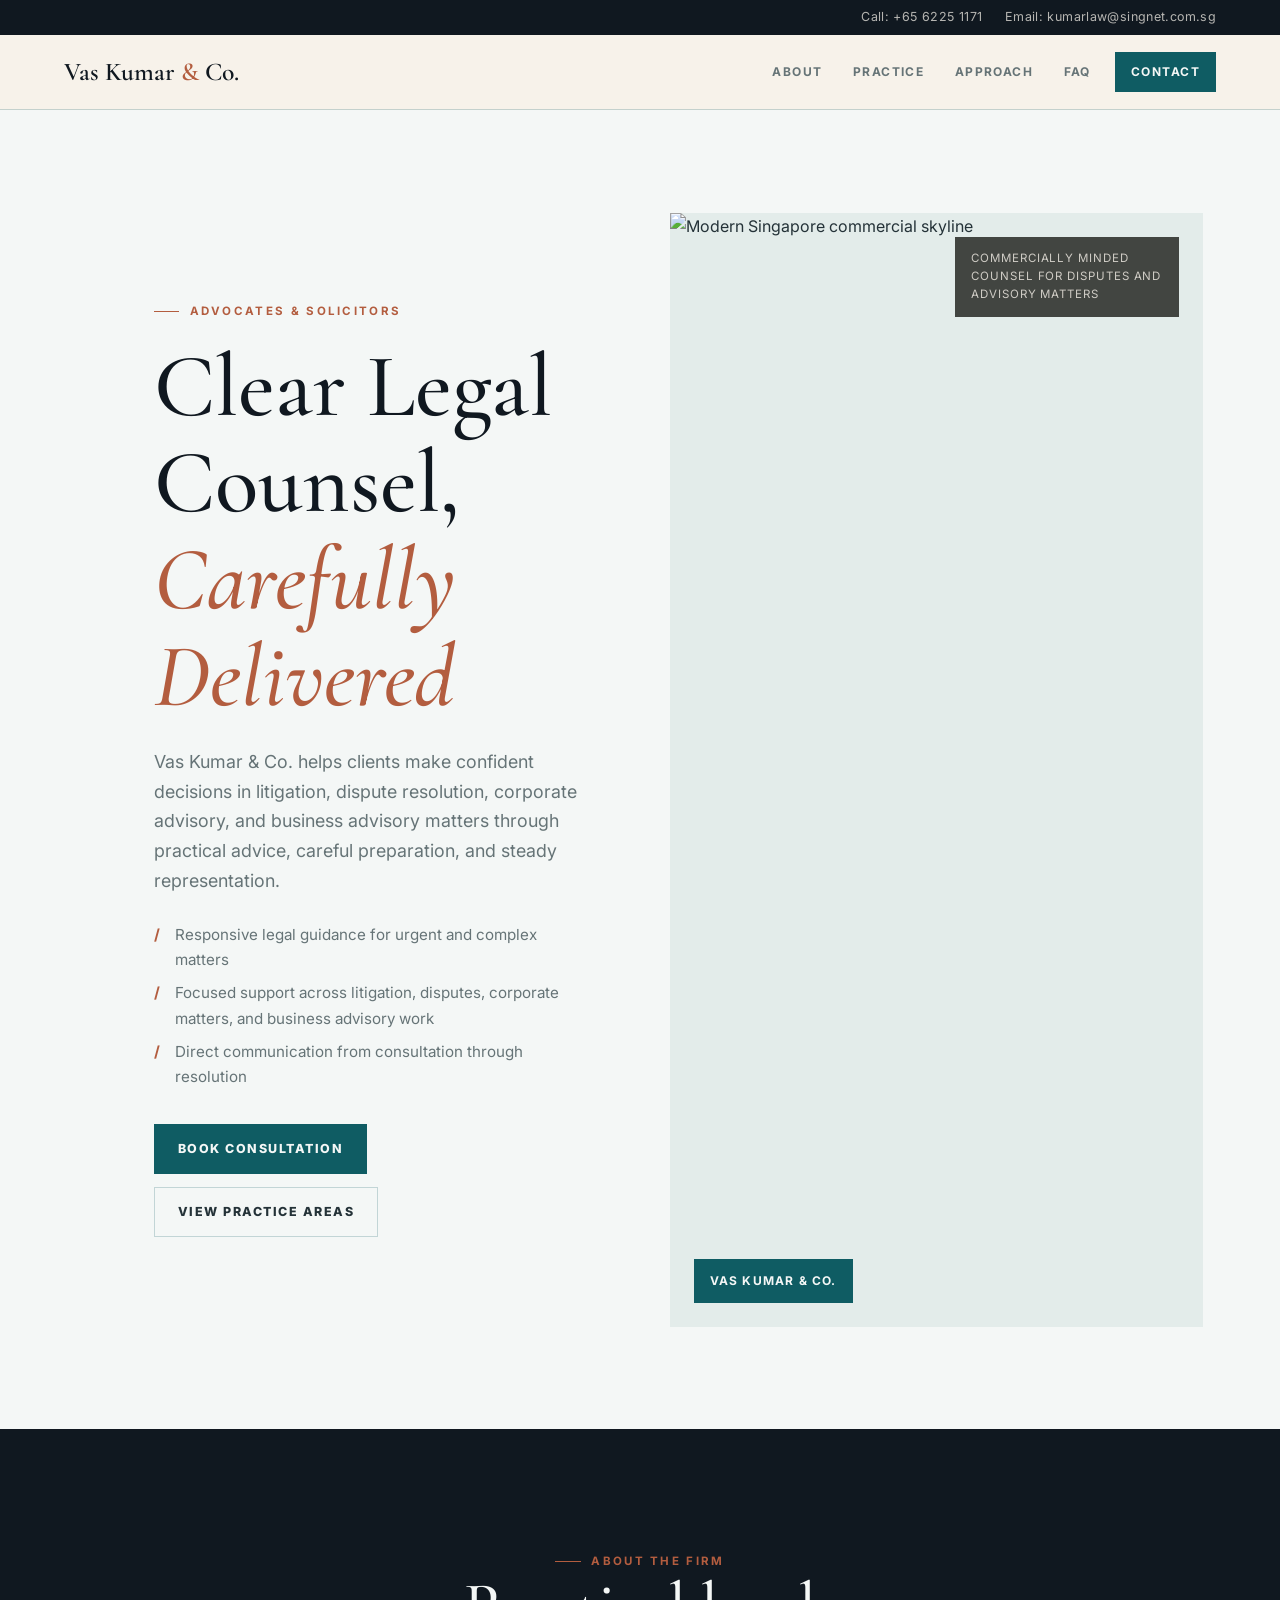
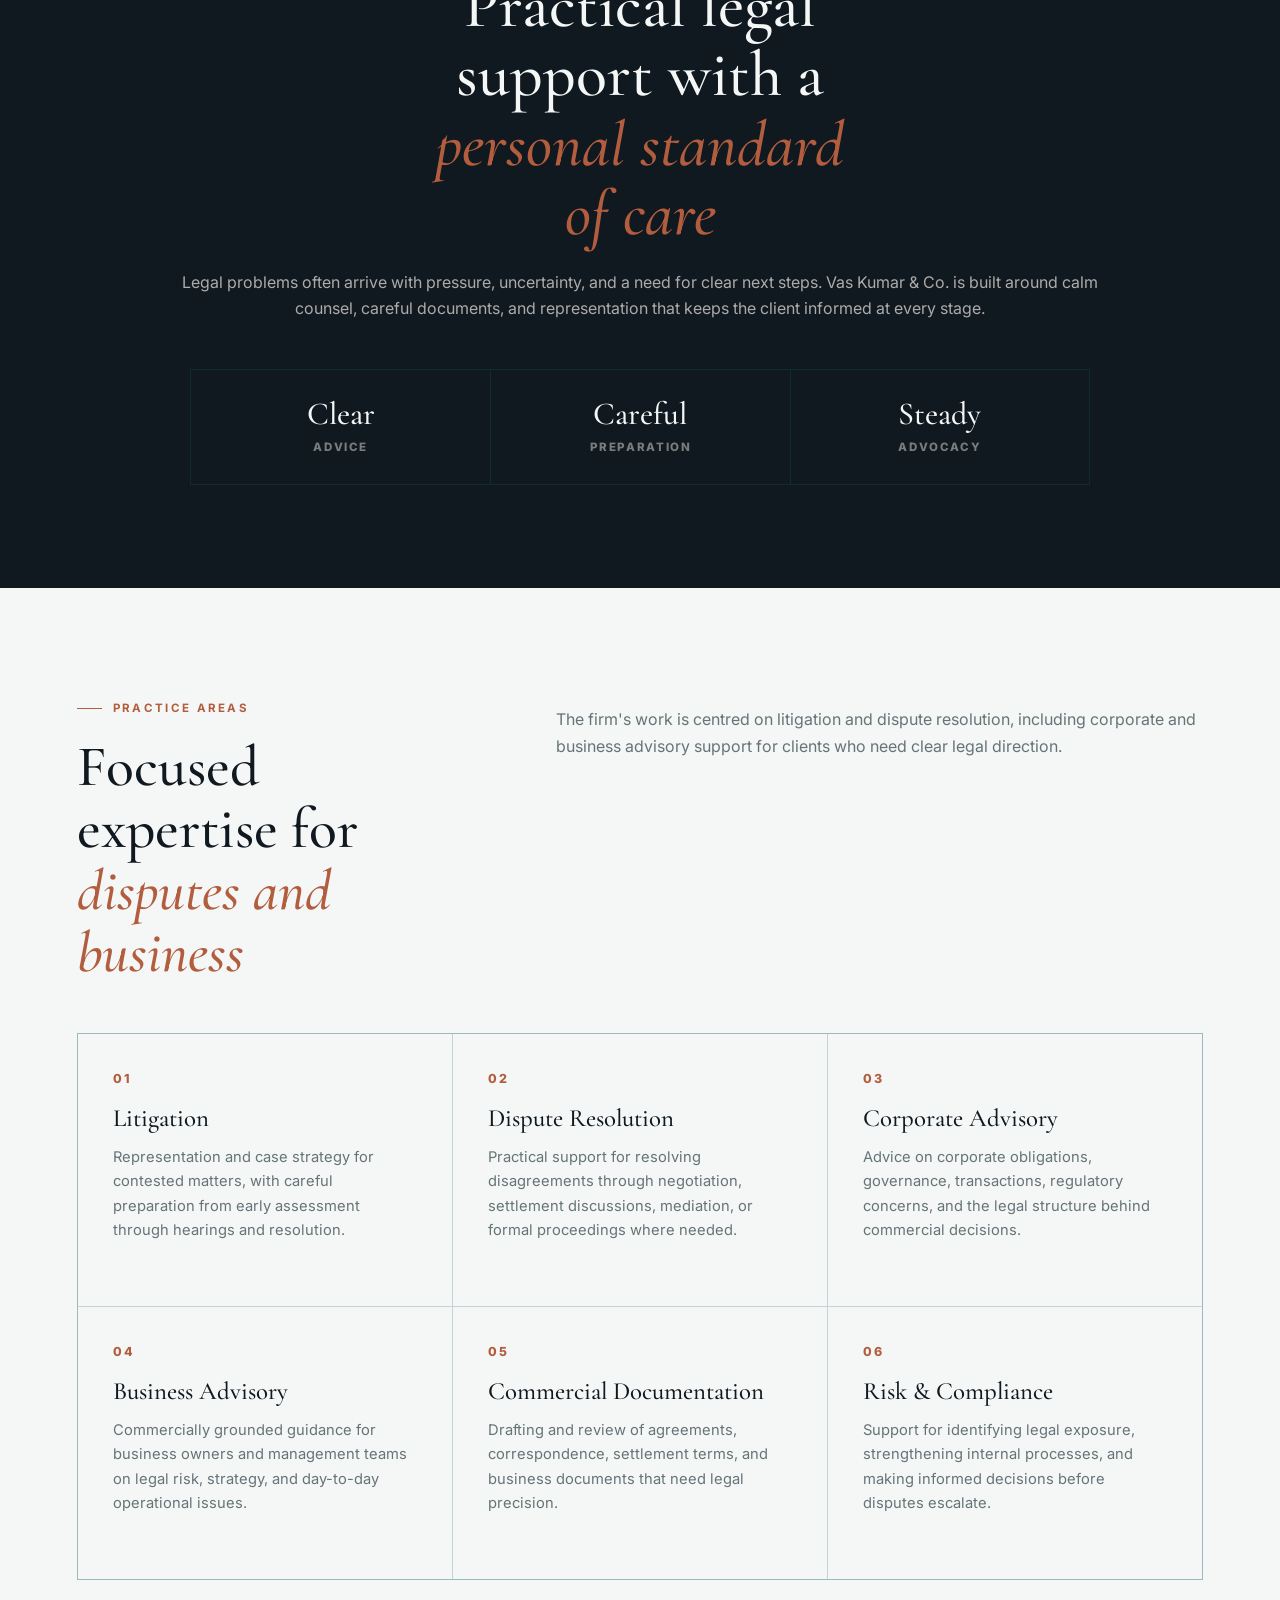
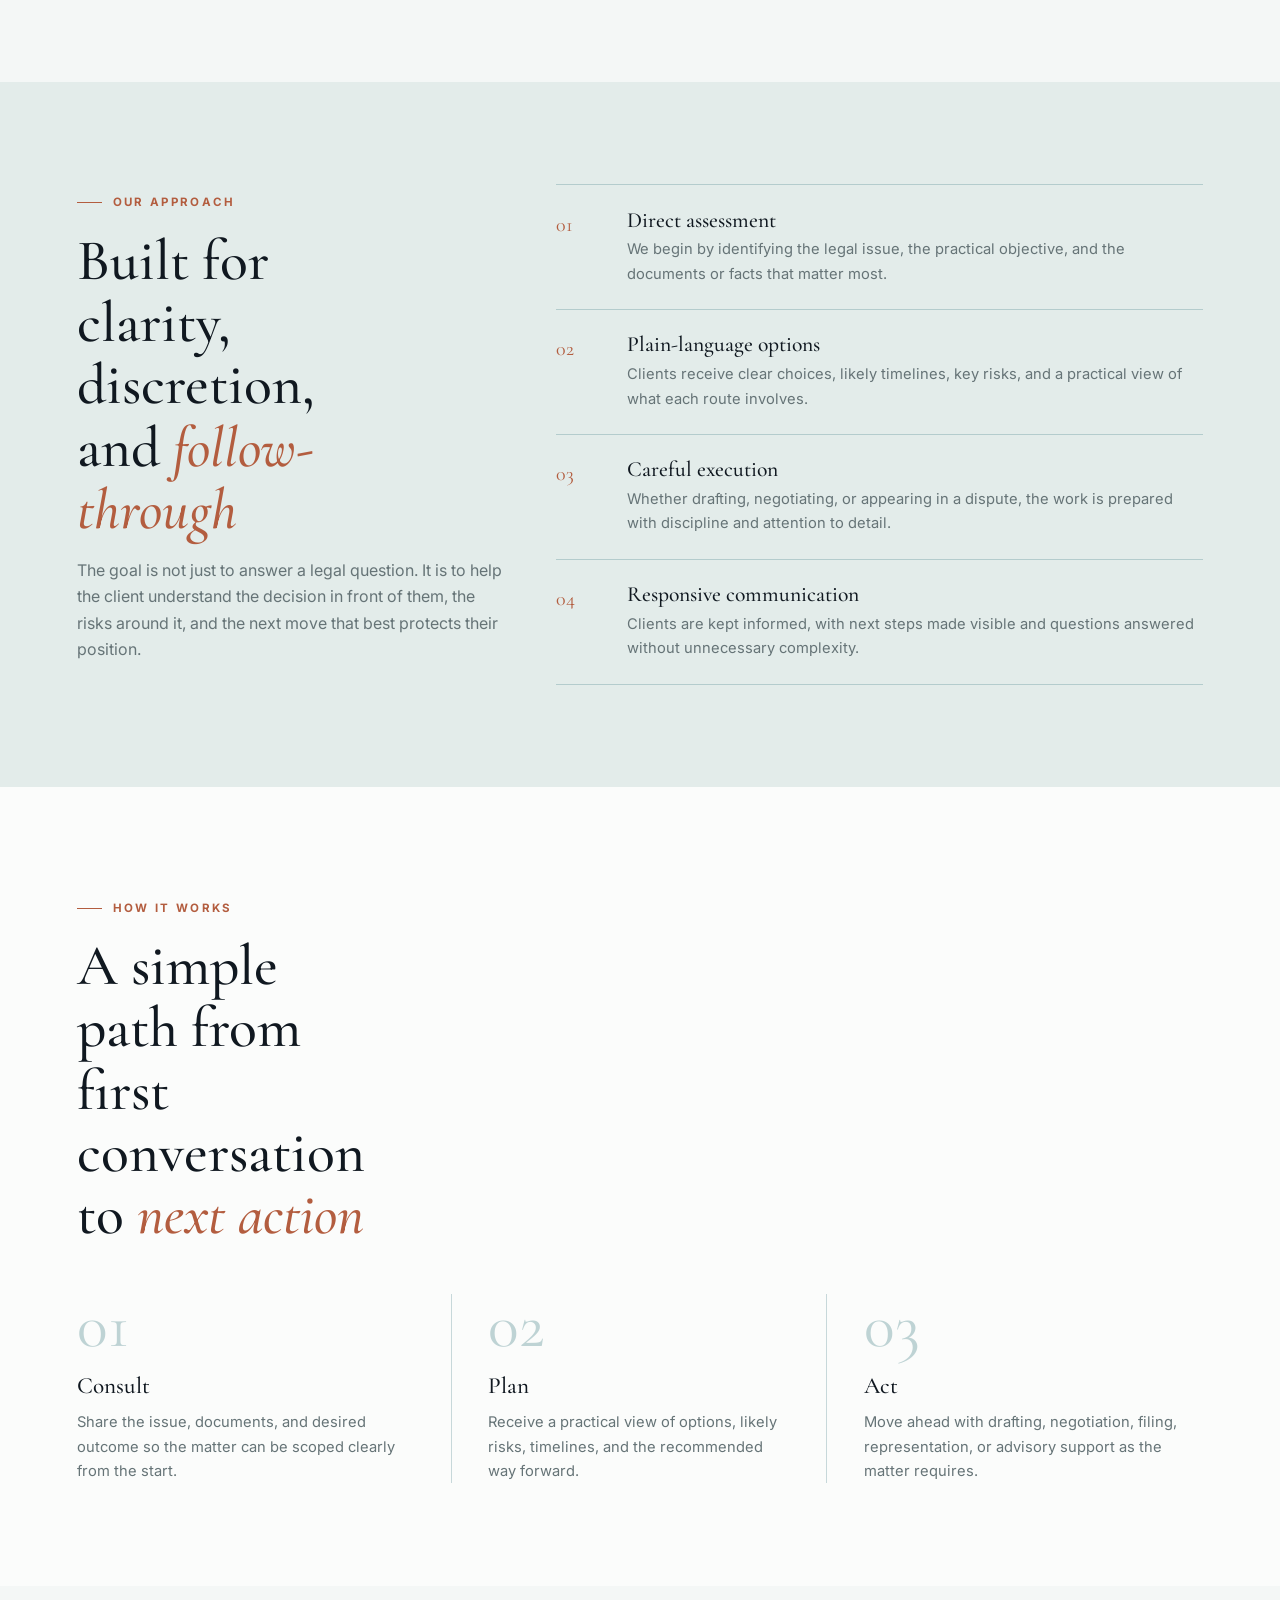
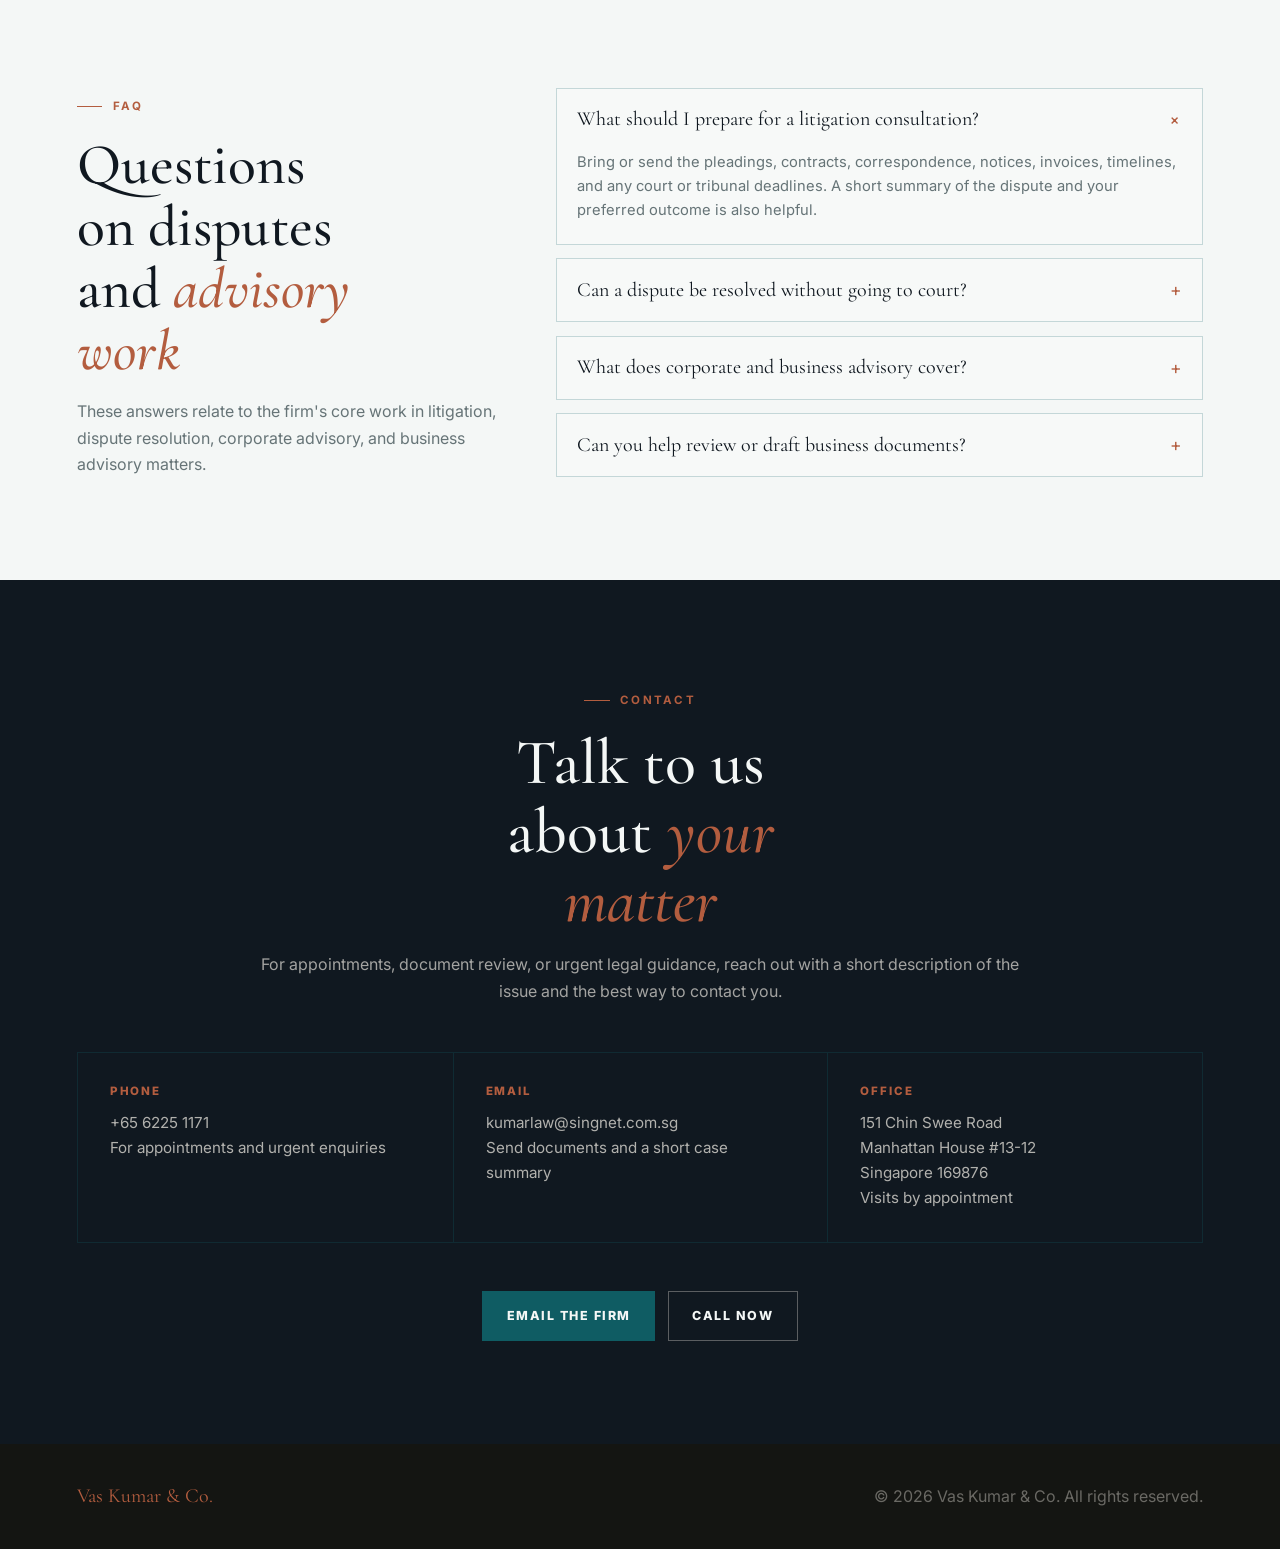
==== index.html @ 6eb2513d "Pman" ====
<!DOCTYPE html>
<html lang="en">
<head>
  <meta charset="UTF-8" />
  <meta name="viewport" content="width=device-width, initial-scale=1.0" />
  <title>Vas Kumar & Co. | Advocates & Solicitors</title>
  <meta name="description" content="Vas Kumar & Co. provides clear, practical legal counsel for litigation, dispute resolution, corporate advisory, and business advisory matters." />
  <link rel="preconnect" href="https://fonts.googleapis.com" />
  <link rel="preconnect" href="https://fonts.gstatic.com" crossorigin />
  <link href="https://fonts.googleapis.com/css2?family=Cormorant+Garamond:wght@400;500;600&family=Inter:wght@400;500;600;700&display=swap" rel="stylesheet" />
  <style>
    :root {
      --paper: #f4f7f6;
      --linen: #e3ecea;
      --mist: #fbfcfb;
      --charcoal: #101820;
      --ink: #243238;
      --muted: #667477;
      --teal: #0f5c63;
      --teal-dark: #0a3e43;
      --copper: #b35d3f;
      --line: rgba(15, 92, 99, 0.22);
      --white: #ffffff;
      --serif: "Cormorant Garamond", Georgia, serif;
      --sans: "Inter", Arial, sans-serif;
      --ease: cubic-bezier(.22, .61, .36, 1);
    }

    * {
      box-sizing: border-box;
      margin: 0;
      padding: 0;
    }

    html {
      scroll-behavior: smooth;
    }

    body {
      background: var(--paper);
      color: var(--ink);
      font-family: var(--sans);
      line-height: 1.65;
      overflow-x: hidden;
    }

    img {
      display: block;
      max-width: 100%;
    }

    a {
      color: inherit;
      text-decoration: none;
    }

    .skip-link {
      background: var(--charcoal);
      color: var(--paper);
      left: 1rem;
      padding: .65rem .9rem;
      position: fixed;
      top: -4rem;
      z-index: 999;
    }

    .skip-link:focus {
      top: 1rem;
    }

    .top-bar {
      align-items: center;
      background: var(--charcoal);
      color: rgba(247, 242, 234, .72);
      display: flex;
      font-size: .78rem;
      gap: 1.4rem;
      justify-content: flex-end;
      letter-spacing: .03em;
      padding: .45rem clamp(1.2rem, 5vw, 4.5rem);
    }

    .top-bar a:hover {
      color: var(--paper);
    }

    .site-nav {
      align-items: center;
      background: rgba(247, 242, 234, .96);
      border-bottom: 1px solid var(--line);
      display: flex;
      gap: 2rem;
      justify-content: space-between;
      padding: 1.05rem clamp(1.2rem, 5vw, 4.5rem);
      position: sticky;
      top: 0;
      z-index: 50;
    }

    .brand {
      color: var(--charcoal);
      font-family: var(--serif);
      font-size: clamp(1.35rem, 2vw, 1.75rem);
      font-weight: 600;
      line-height: 1;
      white-space: nowrap;
    }

    .brand span {
      color: var(--copper);
    }

    .nav-links {
      align-items: center;
      display: flex;
      gap: .2rem;
      list-style: none;
    }

    .nav-links a {
      color: var(--muted);
      display: block;
      font-size: .75rem;
      font-weight: 700;
      letter-spacing: .12em;
      padding: .5rem .85rem;
      text-transform: uppercase;
      transition: color .2s var(--ease);
      white-space: nowrap;
    }

    .nav-links a:hover {
      color: var(--charcoal);
    }

    .nav-links .nav-cta {
      background: var(--teal);
      color: var(--paper);
      margin-left: .45rem;
      padding: .65rem 1rem;
    }

    .nav-links .nav-cta:hover {
      background: var(--charcoal);
      color: var(--paper);
    }

    .menu-toggle {
      background: transparent;
      border: 0;
      cursor: pointer;
      display: none;
      height: 2rem;
      position: relative;
      width: 2rem;
    }

    .menu-toggle span {
      background: var(--charcoal);
      display: block;
      height: 2px;
      left: .25rem;
      position: absolute;
      width: 1.5rem;
    }

    .menu-toggle span:nth-child(1) { top: .55rem; }
    .menu-toggle span:nth-child(2) { top: .95rem; }
    .menu-toggle span:nth-child(3) { top: 1.35rem; }

    .hero {
      display: grid;
      grid-template-columns: minmax(0, 1fr) minmax(360px, .9fr);
      min-height: calc(100vh - 96px);
    }

    .hero-copy {
      align-items: flex-start;
      display: flex;
      flex-direction: column;
      justify-content: center;
      padding: clamp(3rem, 7vw, 6.5rem) clamp(1.5rem, 6vw, 5rem);
    }

    .eyebrow,
    .section-label {
      align-items: center;
      color: var(--copper);
      display: inline-flex;
      font-size: .72rem;
      font-weight: 700;
      gap: .65rem;
      letter-spacing: .2em;
      margin-bottom: 1.1rem;
      text-transform: uppercase;
    }

    .eyebrow::before,
    .section-label::before {
      background: var(--copper);
      content: "";
      display: block;
      height: 1px;
      width: 1.6rem;
    }

    h1,
    h2,
    h3 {
      color: var(--charcoal);
      font-family: var(--serif);
      font-weight: 500;
      line-height: 1.08;
    }

    h1 {
      font-size: clamp(3rem, 7vw, 5.8rem);
      letter-spacing: 0;
      max-width: 10ch;
    }

    h1 em,
    h2 em {
      color: var(--copper);
      font-style: italic;
    }

    .hero-intro {
      color: var(--muted);
      font-size: clamp(1rem, 1.4vw, 1.12rem);
      margin-top: 1.35rem;
      max-width: 42rem;
    }

    .hero-points {
      display: grid;
      gap: .5rem;
      list-style: none;
      margin: 1.7rem 0 2.2rem;
    }

    .hero-points li {
      color: var(--muted);
      font-size: .95rem;
      padding-left: 1.35rem;
      position: relative;
    }

    .hero-points li::before {
      color: var(--copper);
      content: "/";
      font-weight: 700;
      left: 0;
      position: absolute;
    }

    .button-row {
      display: flex;
      flex-wrap: wrap;
      gap: .85rem;
    }

    .button {
      border: 1.5px solid transparent;
      cursor: pointer;
      display: inline-flex;
      font-size: .78rem;
      font-weight: 800;
      justify-content: center;
      letter-spacing: .12em;
      min-height: 3rem;
      padding: .85rem 1.45rem;
      text-transform: uppercase;
      transition: background .2s var(--ease), border .2s var(--ease), color .2s var(--ease), transform .2s var(--ease);
    }

    .button:hover {
      transform: translateY(-2px);
    }

    .button-primary {
      background: var(--teal);
      color: var(--paper);
    }

    .button-primary:hover {
      background: var(--charcoal);
    }

    .button-secondary {
      border-color: var(--line);
      color: var(--ink);
    }

    .button-secondary:hover {
      border-color: var(--teal);
      color: var(--teal);
    }

    .hero-media {
      background: var(--linen);
      min-height: 34rem;
      overflow: hidden;
      position: relative;
    }

    .hero-media img {
      height: 100%;
      object-fit: cover;
      width: 100%;
    }

    .hero-note,
    .hero-badge {
      position: absolute;
      z-index: 2;
    }

    .hero-note {
      background: rgba(31, 33, 29, .82);
      color: rgba(247, 242, 234, .78);
      font-size: .72rem;
      letter-spacing: .08em;
      line-height: 1.55;
      max-width: 14rem;
      padding: .85rem 1rem;
      right: 1.5rem;
      text-transform: uppercase;
      top: 1.5rem;
    }

    .hero-badge {
      background: var(--teal);
      bottom: 1.5rem;
      color: var(--paper);
      font-size: .75rem;
      font-weight: 700;
      left: 1.5rem;
      letter-spacing: .1em;
      padding: .75rem 1rem;
      text-transform: uppercase;
    }

    section {
      padding: clamp(4rem, 8vw, 7rem) clamp(1.5rem, 6vw, 5rem);
    }

    .section-heading {
      font-size: clamp(2.2rem, 4.5vw, 4rem);
      max-width: 11ch;
    }

    .section-intro {
      color: var(--muted);
      font-size: 1rem;
      margin-top: 1rem;
      max-width: 48rem;
    }

    .about {
      background: var(--charcoal);
      color: var(--paper);
      text-align: center;
    }

    .about .section-label {
      color: var(--copper);
      justify-content: center;
    }

    .about .section-label::before {
      background: var(--copper);
    }

    .about h2 {
      color: var(--paper);
      font-size: clamp(2.4rem, 5vw, 4.2rem);
      margin: 0 auto;
      max-width: 15ch;
    }

    .about p {
      color: rgba(247, 242, 234, .68);
      margin: 1.3rem auto 0;
      max-width: 58rem;
    }

    .cred-row {
      border: 1px solid rgba(15, 92, 99, .28);
      display: grid;
      grid-template-columns: repeat(3, 1fr);
      margin: 3rem auto 0;
      max-width: 900px;
    }

    .cred {
      padding: 1.7rem 1.2rem;
    }

    .cred + .cred {
      border-left: 1px solid rgba(15, 92, 99, .28);
    }

    .cred strong {
      color: var(--paper);
      display: block;
      font-family: var(--serif);
      font-size: 2rem;
      font-weight: 500;
      line-height: 1;
    }

    .cred span {
      color: rgba(247, 242, 234, .46);
      display: block;
      font-size: .72rem;
      font-weight: 800;
      letter-spacing: .14em;
      margin-top: .55rem;
      text-transform: uppercase;
    }

    .practice-header,
    .why {
      display: grid;
      gap: 3rem;
      grid-template-columns: .8fr 1.2fr;
    }

    .practice-grid {
      background: var(--line);
      border: 1px solid var(--line);
      display: grid;
      gap: 1px;
      grid-column: 1 / -1;
      grid-template-columns: repeat(3, 1fr);
      margin-top: 3rem;
    }

    .practice-card {
      background: var(--paper);
      min-height: 17rem;
      padding: 2.2rem;
      transition: background .25s var(--ease), color .25s var(--ease);
    }

    .practice-card:hover {
      background: var(--teal);
    }

    .practice-card .card-mark {
      color: var(--copper);
      display: block;
      font-size: .78rem;
      font-weight: 800;
      letter-spacing: .16em;
      margin-bottom: 1rem;
    }

    .practice-card h3 {
      font-size: 1.55rem;
      margin-bottom: .8rem;
    }

    .practice-card p {
      color: var(--muted);
      font-size: .92rem;
    }

    .practice-card:hover h3,
    .practice-card:hover p,
    .practice-card:hover .card-mark {
      color: var(--paper);
    }

    .why {
      background: var(--linen);
      align-items: start;
    }

    .why-list {
      border-top: 1px solid var(--line);
    }

    .why-item {
      border-bottom: 1px solid var(--line);
      display: grid;
      gap: 1.2rem;
      grid-template-columns: 3.25rem 1fr;
      padding: 1.45rem 0;
    }

    .why-number {
      color: var(--copper);
      font-family: var(--serif);
      font-size: 1.25rem;
    }

    .why-item h3 {
      font-size: 1.35rem;
      margin-bottom: .35rem;
    }

    .why-item p {
      color: var(--muted);
      font-size: .92rem;
    }

    .process {
      background: var(--mist);
    }

    .process-grid {
      display: grid;
      gap: 1px;
      grid-template-columns: repeat(3, 1fr);
      margin-top: 3rem;
    }

    .process-step {
      border-right: 1px solid var(--line);
      padding: 0 2.2rem;
    }

    .process-step:first-child {
      padding-left: 0;
    }

    .process-step:last-child {
      border-right: 0;
      padding-right: 0;
    }

    .step-number {
      color: rgba(15, 92, 99, .26);
      font-family: var(--serif);
      font-size: 4rem;
      line-height: 1;
      margin-bottom: 1rem;
    }

    .process-step h3 {
      font-size: 1.45rem;
      margin-bottom: .7rem;
    }

    .process-step p {
      color: var(--muted);
      font-size: .92rem;
    }

    .faq {
      background: var(--paper);
    }

    .faq-layout {
      display: grid;
      gap: 3rem;
      grid-template-columns: .8fr 1.2fr;
    }

    .faq-list {
      display: grid;
      gap: .85rem;
    }

    .faq-item {
      border: 1px solid var(--line);
      background: rgba(255, 255, 255, .22);
    }

    .faq-question {
      align-items: center;
      background: transparent;
      border: 0;
      color: var(--charcoal);
      cursor: pointer;
      display: flex;
      font-family: var(--serif);
      font-size: 1.25rem;
      justify-content: space-between;
      padding: 1.15rem 1.25rem;
      text-align: left;
      width: 100%;
    }

    .faq-question span {
      color: var(--copper);
      font-family: var(--sans);
      font-size: 1.1rem;
      margin-left: 1rem;
      transition: transform .2s var(--ease);
    }

    .faq-item.open .faq-question span {
      transform: rotate(45deg);
    }

    .faq-answer {
      max-height: 0;
      overflow: hidden;
      transition: max-height .28s var(--ease);
    }

    .faq-answer-inner {
      color: var(--muted);
      font-size: .92rem;
      padding: 0 1.25rem 1.25rem;
    }

    .contact {
      background: var(--charcoal);
      color: var(--paper);
      text-align: center;
    }

    .contact h2 {
      color: var(--paper);
      font-size: clamp(2.35rem, 5vw, 4.5rem);
      margin: 0 auto;
      max-width: 13ch;
    }

    .contact .section-label {
      justify-content: center;
    }

    .contact .section-intro {
      color: rgba(247, 242, 234, .64);
      margin-left: auto;
      margin-right: auto;
    }

    .contact-grid {
      border: 1px solid rgba(15, 92, 99, .28);
      display: grid;
      grid-template-columns: repeat(3, 1fr);
      margin: 3rem 0;
      text-align: left;
    }

    .contact-card {
      padding: 2rem;
    }

    .contact-card + .contact-card {
      border-left: 1px solid rgba(15, 92, 99, .28);
    }

    .contact-card h3 {
      color: var(--copper);
      font-family: var(--sans);
      font-size: .72rem;
      font-weight: 800;
      letter-spacing: .16em;
      margin-bottom: .8rem;
      text-transform: uppercase;
    }

    .contact-card p,
    .contact-card a {
      color: rgba(247, 242, 234, .7);
      display: block;
      font-size: .95rem;
    }

    .contact-card a:hover {
      color: var(--paper);
    }

    footer {
      align-items: center;
      background: #141512;
      color: rgba(247, 242, 234, .38);
      display: flex;
      flex-wrap: wrap;
      gap: 1.5rem;
      justify-content: space-between;
      padding: 2.25rem clamp(1.5rem, 6vw, 5rem);
    }

    .footer-brand {
      color: var(--copper);
      font-family: var(--serif);
      font-size: 1.25rem;
    }

    .back-to-top {
      align-items: center;
      background: var(--charcoal);
      border: 1px solid rgba(247, 242, 234, .14);
      bottom: 1.1rem;
      color: var(--paper);
      cursor: pointer;
      display: flex;
      height: 2.75rem;
      justify-content: center;
      opacity: 0;
      pointer-events: none;
      position: fixed;
      right: 1.1rem;
      transform: translateY(10px);
      transition: opacity .2s var(--ease), transform .2s var(--ease);
      width: 2.75rem;
      z-index: 40;
    }

    .back-to-top.visible {
      opacity: 1;
      pointer-events: auto;
      transform: translateY(0);
    }

    .reveal {
      opacity: 0;
      transform: translateY(22px);
      transition: opacity .65s var(--ease), transform .65s var(--ease);
    }

    .reveal.visible {
      opacity: 1;
      transform: translateY(0);
    }

    @media (max-width: 980px) {
      .top-bar {
        display: none;
      }

      .site-nav {
        padding: .95rem 1.2rem;
      }

      .menu-toggle {
        display: block;
      }

      .nav-links {
        align-items: stretch;
        background: var(--paper);
        border-bottom: 1px solid var(--line);
        display: none;
        flex-direction: column;
        left: 0;
        padding: 1rem 1.2rem;
        position: absolute;
        right: 0;
        top: 100%;
      }

      .nav-links.open {
        display: flex;
      }

      .nav-links a,
      .nav-links .nav-cta {
        margin: 0;
        padding: .85rem 0;
      }

      .hero,
      .practice-header,
      .why,
      .faq-layout {
        grid-template-columns: 1fr;
      }

      .hero {
        min-height: 0;
      }

      .hero-media {
        min-height: 24rem;
        order: -1;
      }

      h1 {
        max-width: 12ch;
      }

      .practice-grid,
      .process-grid,
      .contact-grid {
        grid-template-columns: 1fr;
      }

      .practice-card {
        min-height: auto;
      }

      .process-step,
      .process-step:first-child,
      .process-step:last-child {
        border-bottom: 1px solid var(--line);
        border-right: 0;
        padding: 1.6rem 0;
      }

      .process-step:last-child {
        border-bottom: 0;
      }

      .contact-card + .contact-card,
      .cred + .cred {
        border-left: 0;
        border-top: 1px solid rgba(15, 92, 99, .28);
      }

      .cred-row {
        grid-template-columns: 1fr;
      }
    }

    @media (max-width: 560px) {
      .hero-copy {
        padding: 2.8rem 1.2rem 3.5rem;
      }

      section {
        padding: 4rem 1.2rem;
      }

      .button {
        width: 100%;
      }

      .hero-note {
        left: 1rem;
        max-width: calc(100% - 2rem);
        right: 1rem;
      }

      .hero-badge {
        bottom: 1rem;
        left: 1rem;
      }

      footer {
        align-items: flex-start;
        flex-direction: column;
      }
    }
  </style>
</head>
<body>
  <a href="#main" class="skip-link">Skip to content</a>

  <div class="top-bar">
    <a href="tel:+6562251171">Call: +65 6225 1171</a>
    <a href="mailto:kumarlaw@singnet.com.sg">Email: kumarlaw@singnet.com.sg</a>
  </div>

  <nav class="site-nav" aria-label="Primary navigation">
    <a href="#main" class="brand">Vas Kumar <span>&amp;</span> Co.</a>
    <button class="menu-toggle" type="button" aria-label="Toggle navigation" aria-expanded="false">
      <span></span>
      <span></span>
      <span></span>
    </button>
    <ul class="nav-links" id="navLinks">
      <li><a href="#about">About</a></li>
      <li><a href="#practice">Practice</a></li>
      <li><a href="#approach">Approach</a></li>
      <li><a href="#faq">FAQ</a></li>
      <li><a href="#contact" class="nav-cta">Contact</a></li>
    </ul>
  </nav>

  <main id="main">
    <section class="hero" aria-labelledby="hero-title">
      <div class="hero-copy">
        <p class="eyebrow">Advocates & Solicitors</p>
        <h1 id="hero-title">Clear Legal Counsel, <em>Carefully Delivered</em></h1>
        <p class="hero-intro">Vas Kumar & Co. helps clients make confident decisions in litigation, dispute resolution, corporate advisory, and business advisory matters through practical advice, careful preparation, and steady representation.</p>
        <ul class="hero-points">
          <li>Responsive legal guidance for urgent and complex matters</li>
          <li>Focused support across litigation, disputes, corporate matters, and business advisory work</li>
          <li>Direct communication from consultation through resolution</li>
        </ul>
        <div class="button-row">
          <a href="#contact" class="button button-primary">Book Consultation</a>
          <a href="#practice" class="button button-secondary">View Practice Areas</a>
        </div>
      </div>
      <div class="hero-media">
        <img
          src="https://images.pexels.com/photos/30157186/pexels-photo-30157186.jpeg?auto=compress&cs=tinysrgb&w=1400"
          alt="Modern Singapore commercial skyline"
        />
        <div class="hero-note">Commercially minded counsel for disputes and advisory matters</div>
        <div class="hero-badge">Vas Kumar & Co.</div>
      </div>
    </section>

    <section class="about" id="about">
      <p class="section-label">About The Firm</p>
      <h2>Practical legal support with a <em>personal standard of care</em></h2>
      <p>Legal problems often arrive with pressure, uncertainty, and a need for clear next steps. Vas Kumar & Co. is built around calm counsel, careful documents, and representation that keeps the client informed at every stage.</p>
      <div class="cred-row" aria-label="Firm values">
        <div class="cred">
          <strong>Clear</strong>
          <span>Advice</span>
        </div>
        <div class="cred">
          <strong>Careful</strong>
          <span>Preparation</span>
        </div>
        <div class="cred">
          <strong>Steady</strong>
          <span>Advocacy</span>
        </div>
      </div>
    </section>

    <section id="practice">
      <div class="practice-header">
        <div>
          <p class="section-label">Practice Areas</p>
          <h2 class="section-heading">Focused expertise for <em>disputes and business</em></h2>
        </div>
        <p class="section-intro">The firm's work is centred on litigation and dispute resolution, including corporate and business advisory support for clients who need clear legal direction.</p>
      </div>

      <div class="practice-grid">
        <article class="practice-card reveal">
          <span class="card-mark">01</span>
          <h3>Litigation</h3>
          <p>Representation and case strategy for contested matters, with careful preparation from early assessment through hearings and resolution.</p>
        </article>
        <article class="practice-card reveal">
          <span class="card-mark">02</span>
          <h3>Dispute Resolution</h3>
          <p>Practical support for resolving disagreements through negotiation, settlement discussions, mediation, or formal proceedings where needed.</p>
        </article>
        <article class="practice-card reveal">
          <span class="card-mark">03</span>
          <h3>Corporate Advisory</h3>
          <p>Advice on corporate obligations, governance, transactions, regulatory concerns, and the legal structure behind commercial decisions.</p>
        </article>
        <article class="practice-card reveal">
          <span class="card-mark">04</span>
          <h3>Business Advisory</h3>
          <p>Commercially grounded guidance for business owners and management teams on legal risk, strategy, and day-to-day operational issues.</p>
        </article>
        <article class="practice-card reveal">
          <span class="card-mark">05</span>
          <h3>Commercial Documentation</h3>
          <p>Drafting and review of agreements, correspondence, settlement terms, and business documents that need legal precision.</p>
        </article>
        <article class="practice-card reveal">
          <span class="card-mark">06</span>
          <h3>Risk & Compliance</h3>
          <p>Support for identifying legal exposure, strengthening internal processes, and making informed decisions before disputes escalate.</p>
        </article>
      </div>
    </section>

    <section class="why" id="approach">
      <div>
        <p class="section-label">Our Approach</p>
        <h2 class="section-heading">Built for clarity, discretion, and <em>follow-through</em></h2>
        <p class="section-intro">The goal is not just to answer a legal question. It is to help the client understand the decision in front of them, the risks around it, and the next move that best protects their position.</p>
      </div>
      <div class="why-list">
        <article class="why-item reveal">
          <div class="why-number">01</div>
          <div>
            <h3>Direct assessment</h3>
            <p>We begin by identifying the legal issue, the practical objective, and the documents or facts that matter most.</p>
          </div>
        </article>
        <article class="why-item reveal">
          <div class="why-number">02</div>
          <div>
            <h3>Plain-language options</h3>
            <p>Clients receive clear choices, likely timelines, key risks, and a practical view of what each route involves.</p>
          </div>
        </article>
        <article class="why-item reveal">
          <div class="why-number">03</div>
          <div>
            <h3>Careful execution</h3>
            <p>Whether drafting, negotiating, or appearing in a dispute, the work is prepared with discipline and attention to detail.</p>
          </div>
        </article>
        <article class="why-item reveal">
          <div class="why-number">04</div>
          <div>
            <h3>Responsive communication</h3>
            <p>Clients are kept informed, with next steps made visible and questions answered without unnecessary complexity.</p>
          </div>
        </article>
      </div>
    </section>

    <section class="process">
      <p class="section-label">How It Works</p>
      <h2 class="section-heading">A simple path from first conversation to <em>next action</em></h2>
      <div class="process-grid">
        <article class="process-step reveal">
          <div class="step-number">01</div>
          <h3>Consult</h3>
          <p>Share the issue, documents, and desired outcome so the matter can be scoped clearly from the start.</p>
        </article>
        <article class="process-step reveal">
          <div class="step-number">02</div>
          <h3>Plan</h3>
          <p>Receive a practical view of options, likely risks, timelines, and the recommended way forward.</p>
        </article>
        <article class="process-step reveal">
          <div class="step-number">03</div>
          <h3>Act</h3>
          <p>Move ahead with drafting, negotiation, filing, representation, or advisory support as the matter requires.</p>
        </article>
      </div>
    </section>

    <section class="faq" id="faq">
      <div class="faq-layout">
        <div>
          <p class="section-label">FAQ</p>
          <h2 class="section-heading">Questions on disputes and <em>advisory work</em></h2>
          <p class="section-intro">These answers relate to the firm's core work in litigation, dispute resolution, corporate advisory, and business advisory matters.</p>
        </div>
        <div class="faq-list">
          <article class="faq-item open">
            <button class="faq-question" type="button">What should I prepare for a litigation consultation?<span>+</span></button>
            <div class="faq-answer">
              <div class="faq-answer-inner">Bring or send the pleadings, contracts, correspondence, notices, invoices, timelines, and any court or tribunal deadlines. A short summary of the dispute and your preferred outcome is also helpful.</div>
            </div>
          </article>
          <article class="faq-item">
            <button class="faq-question" type="button">Can a dispute be resolved without going to court?<span>+</span></button>
            <div class="faq-answer">
              <div class="faq-answer-inner">Often, yes. Depending on the facts, a matter may be handled through negotiation, settlement correspondence, mediation, or other dispute resolution steps before formal litigation is necessary.</div>
            </div>
          </article>
          <article class="faq-item">
            <button class="faq-question" type="button">What does corporate and business advisory cover?<span>+</span></button>
            <div class="faq-answer">
              <div class="faq-answer-inner">It can include advice on business agreements, governance issues, commercial risk, regulatory obligations, internal processes, and practical legal steps before a decision or transaction is made.</div>
            </div>
          </article>
          <article class="faq-item">
            <button class="faq-question" type="button">Can you help review or draft business documents?<span>+</span></button>
            <div class="faq-answer">
              <div class="faq-answer-inner">Yes. The firm can assist with reviewing, drafting, and refining agreements, letters, settlement terms, corporate documents, and other business records that need legal clarity.</div>
            </div>
          </article>
        </div>
      </div>
    </section>

    <section class="contact" id="contact">
      <p class="section-label">Contact</p>
      <h2>Talk to us about <em>your matter</em></h2>
      <p class="section-intro">For appointments, document review, or urgent legal guidance, reach out with a short description of the issue and the best way to contact you.</p>
      <div class="contact-grid">
        <div class="contact-card">
          <h3>Phone</h3>
          <a href="tel:+6562251171">+65 6225 1171</a>
          <p>For appointments and urgent enquiries</p>
        </div>
        <div class="contact-card">
          <h3>Email</h3>
          <a href="mailto:kumarlaw@singnet.com.sg">kumarlaw@singnet.com.sg</a>
          <p>Send documents and a short case summary</p>
        </div>
        <div class="contact-card">
          <h3>Office</h3>
          <p>151 Chin Swee Road<br />Manhattan House #13-12<br />Singapore 169876</p>
          <p>Visits by appointment</p>
        </div>
      </div>
      <div class="button-row" style="justify-content:center">
        <a href="mailto:kumarlaw@singnet.com.sg" class="button button-primary">Email The Firm</a>
        <a href="tel:+6562251171" class="button button-secondary" style="color:var(--paper);border-color:rgba(247,242,234,.32)">Call Now</a>
      </div>
    </section>
  </main>

  <footer>
    <div class="footer-brand">Vas Kumar & Co.</div>
    <p>&copy; 2026 Vas Kumar & Co. All rights reserved.</p>
  </footer>

  <button class="back-to-top" type="button" aria-label="Back to top">&uarr;</button>

  <script>
    const menuButton = document.querySelector(".menu-toggle");
    const navLinks = document.getElementById("navLinks");
    const backToTop = document.querySelector(".back-to-top");

    menuButton.addEventListener("click", () => {
      const isOpen = navLinks.classList.toggle("open");
      menuButton.setAttribute("aria-expanded", String(isOpen));
    });

    navLinks.querySelectorAll("a").forEach((link) => {
      link.addEventListener("click", () => {
        navLinks.classList.remove("open");
        menuButton.setAttribute("aria-expanded", "false");
      });
    });

    document.querySelectorAll(".faq-item").forEach((item) => {
      const button = item.querySelector(".faq-question");
      const answer = item.querySelector(".faq-answer");

      if (item.classList.contains("open")) {
        answer.style.maxHeight = answer.scrollHeight + "px";
      }

      button.addEventListener("click", () => {
        const wasOpen = item.classList.contains("open");
        document.querySelectorAll(".faq-item").forEach((other) => {
          other.classList.remove("open");
          other.querySelector(".faq-answer").style.maxHeight = null;
        });
        if (!wasOpen) {
          item.classList.add("open");
          answer.style.maxHeight = answer.scrollHeight + "px";
        }
      });
    });

    const revealObserver = new IntersectionObserver((entries) => {
      entries.forEach((entry) => {
        if (entry.isIntersecting) {
          entry.target.classList.add("visible");
          revealObserver.unobserve(entry.target);
        }
      });
    }, { threshold: 0.15 });

    document.querySelectorAll(".reveal").forEach((element) => revealObserver.observe(element));

    window.addEventListener("scroll", () => {
      backToTop.classList.toggle("visible", window.scrollY > 500);
    });

    backToTop.addEventListener("click", () => {
      window.scrollTo({ top: 0, behavior: "smooth" });
    });
  </script>
</body>
</html>
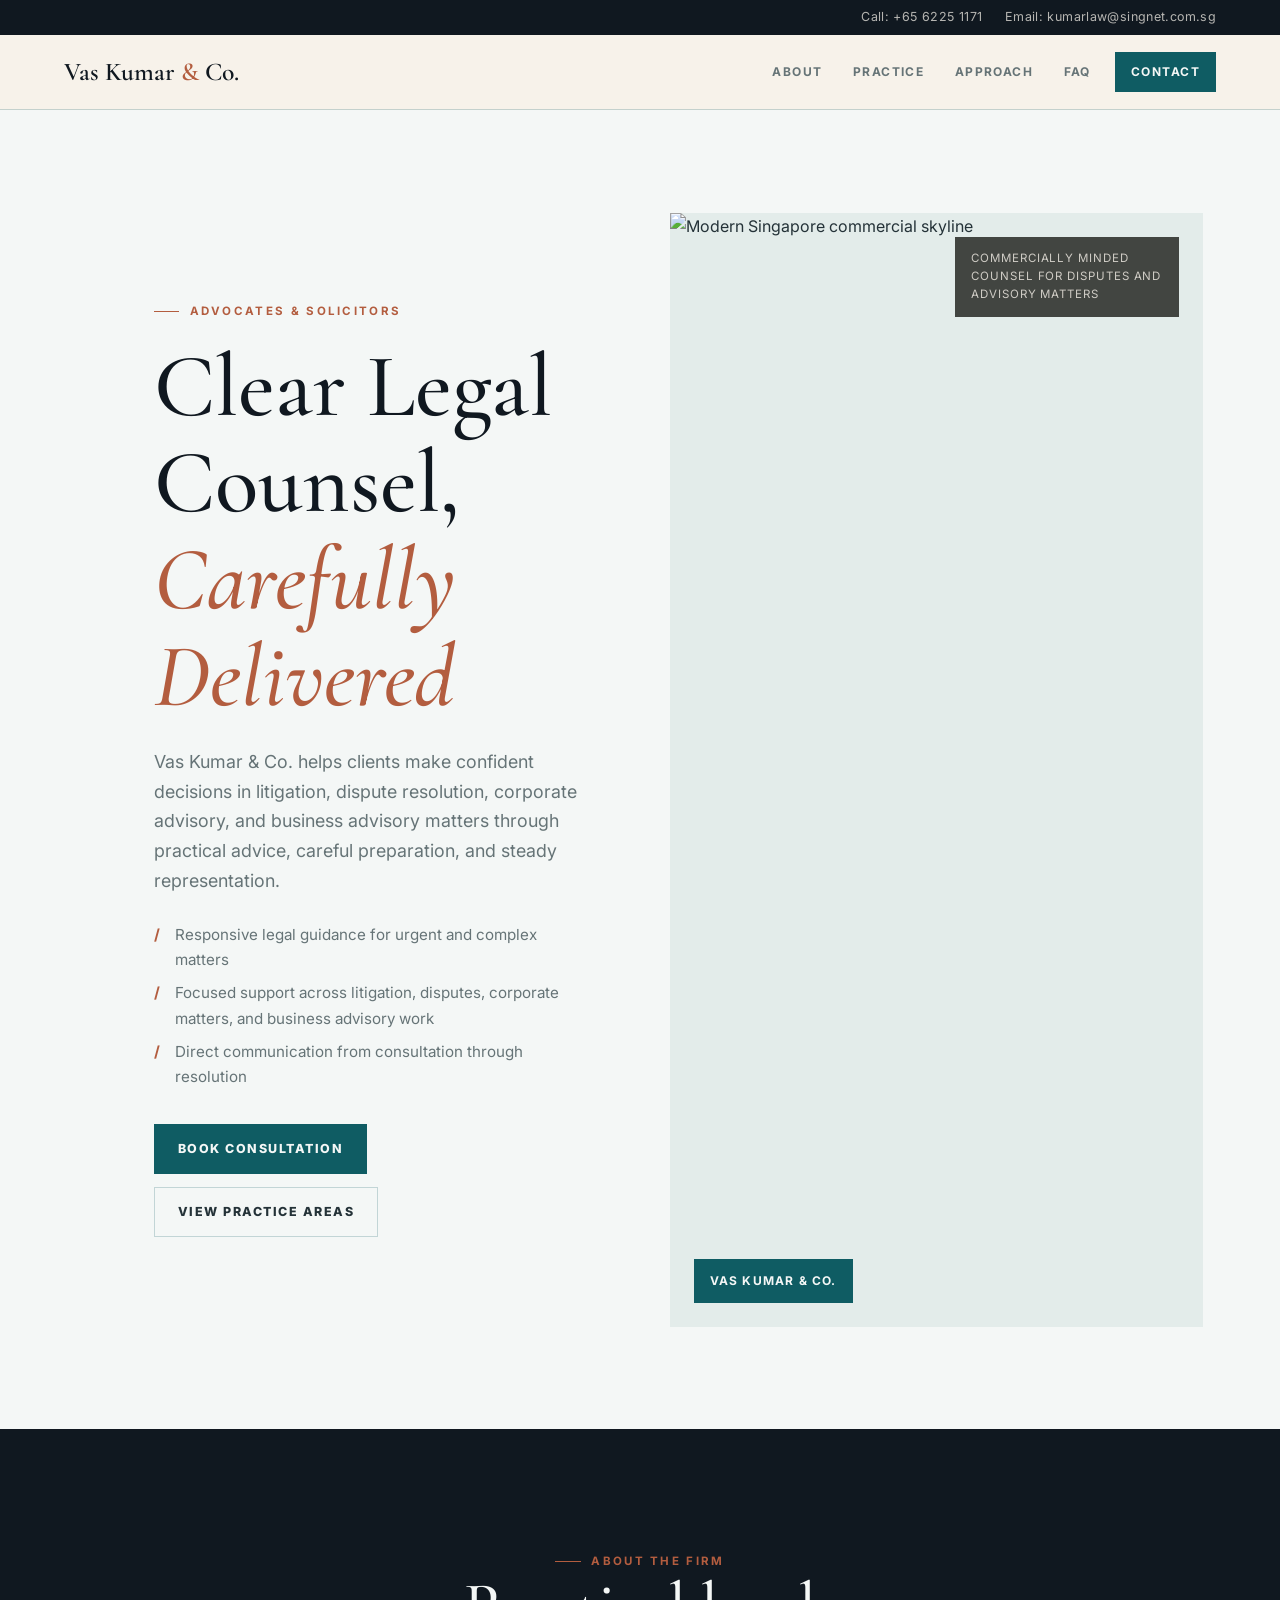
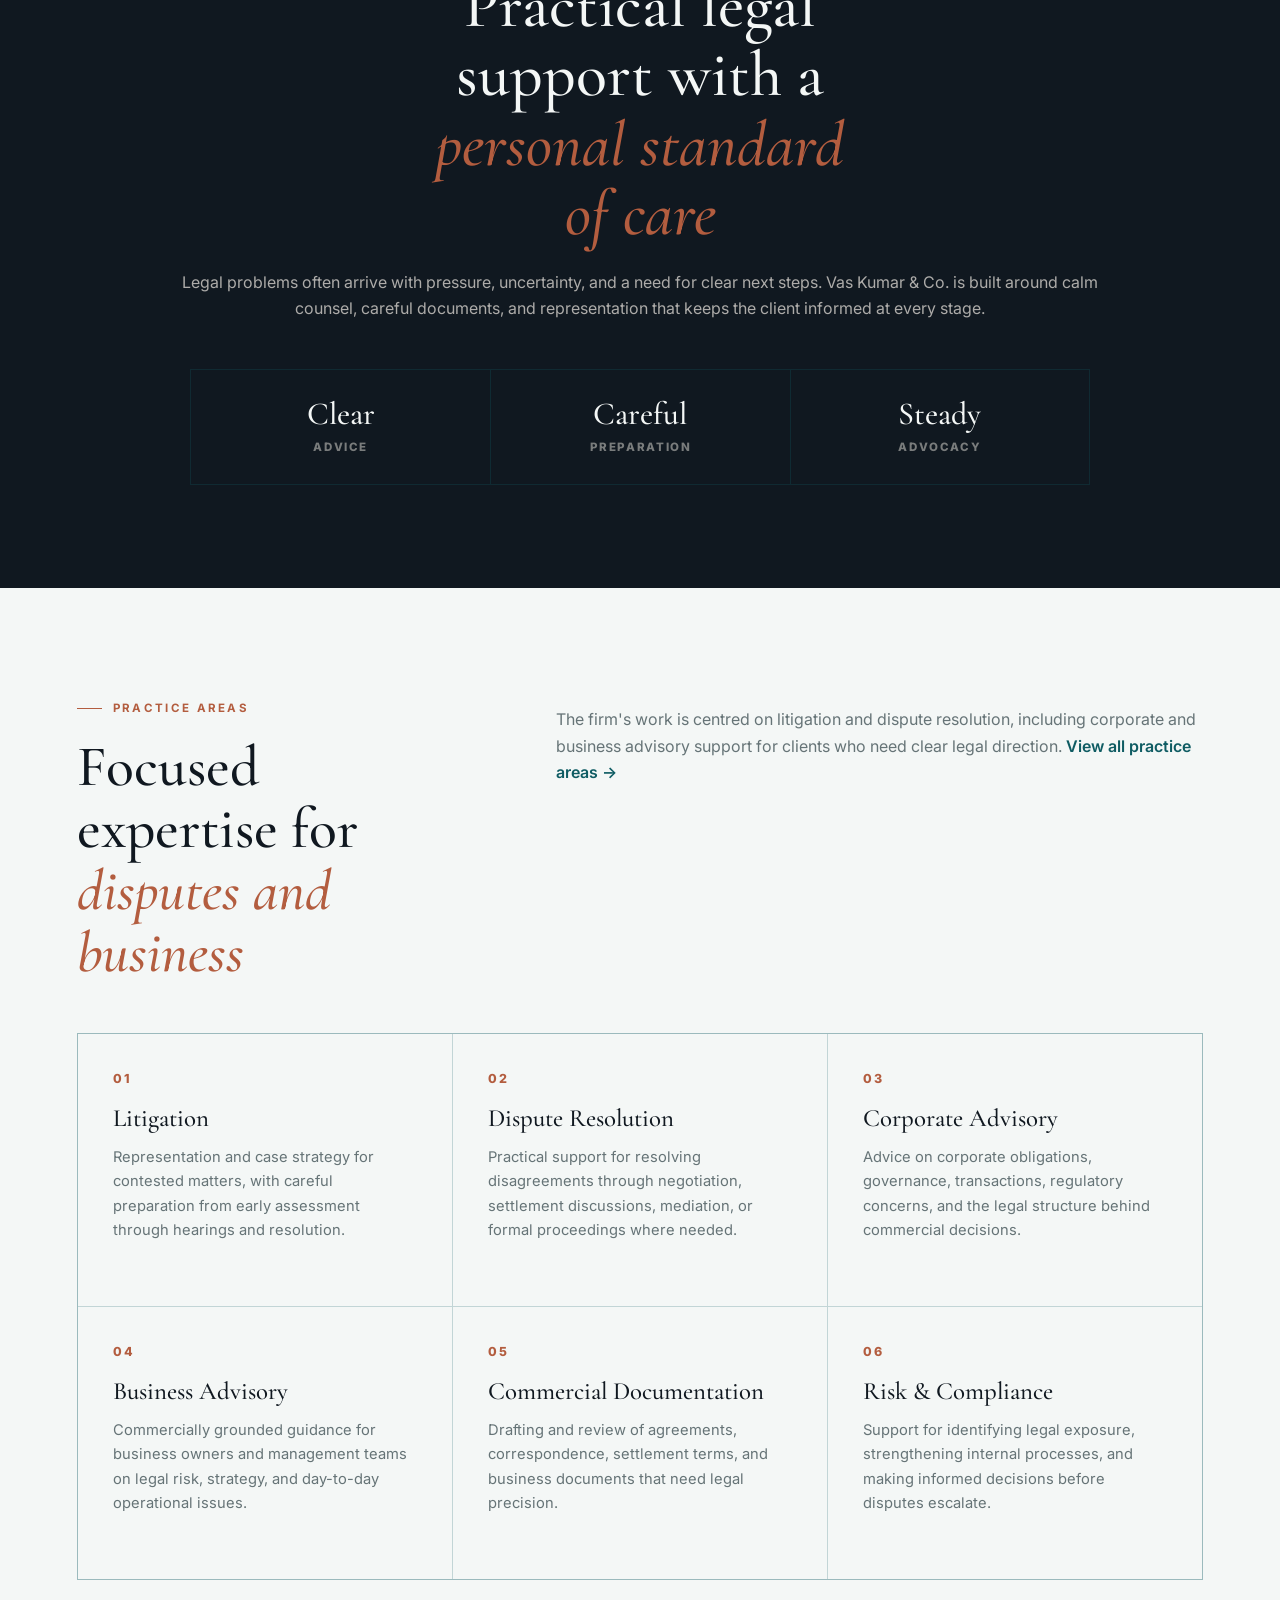
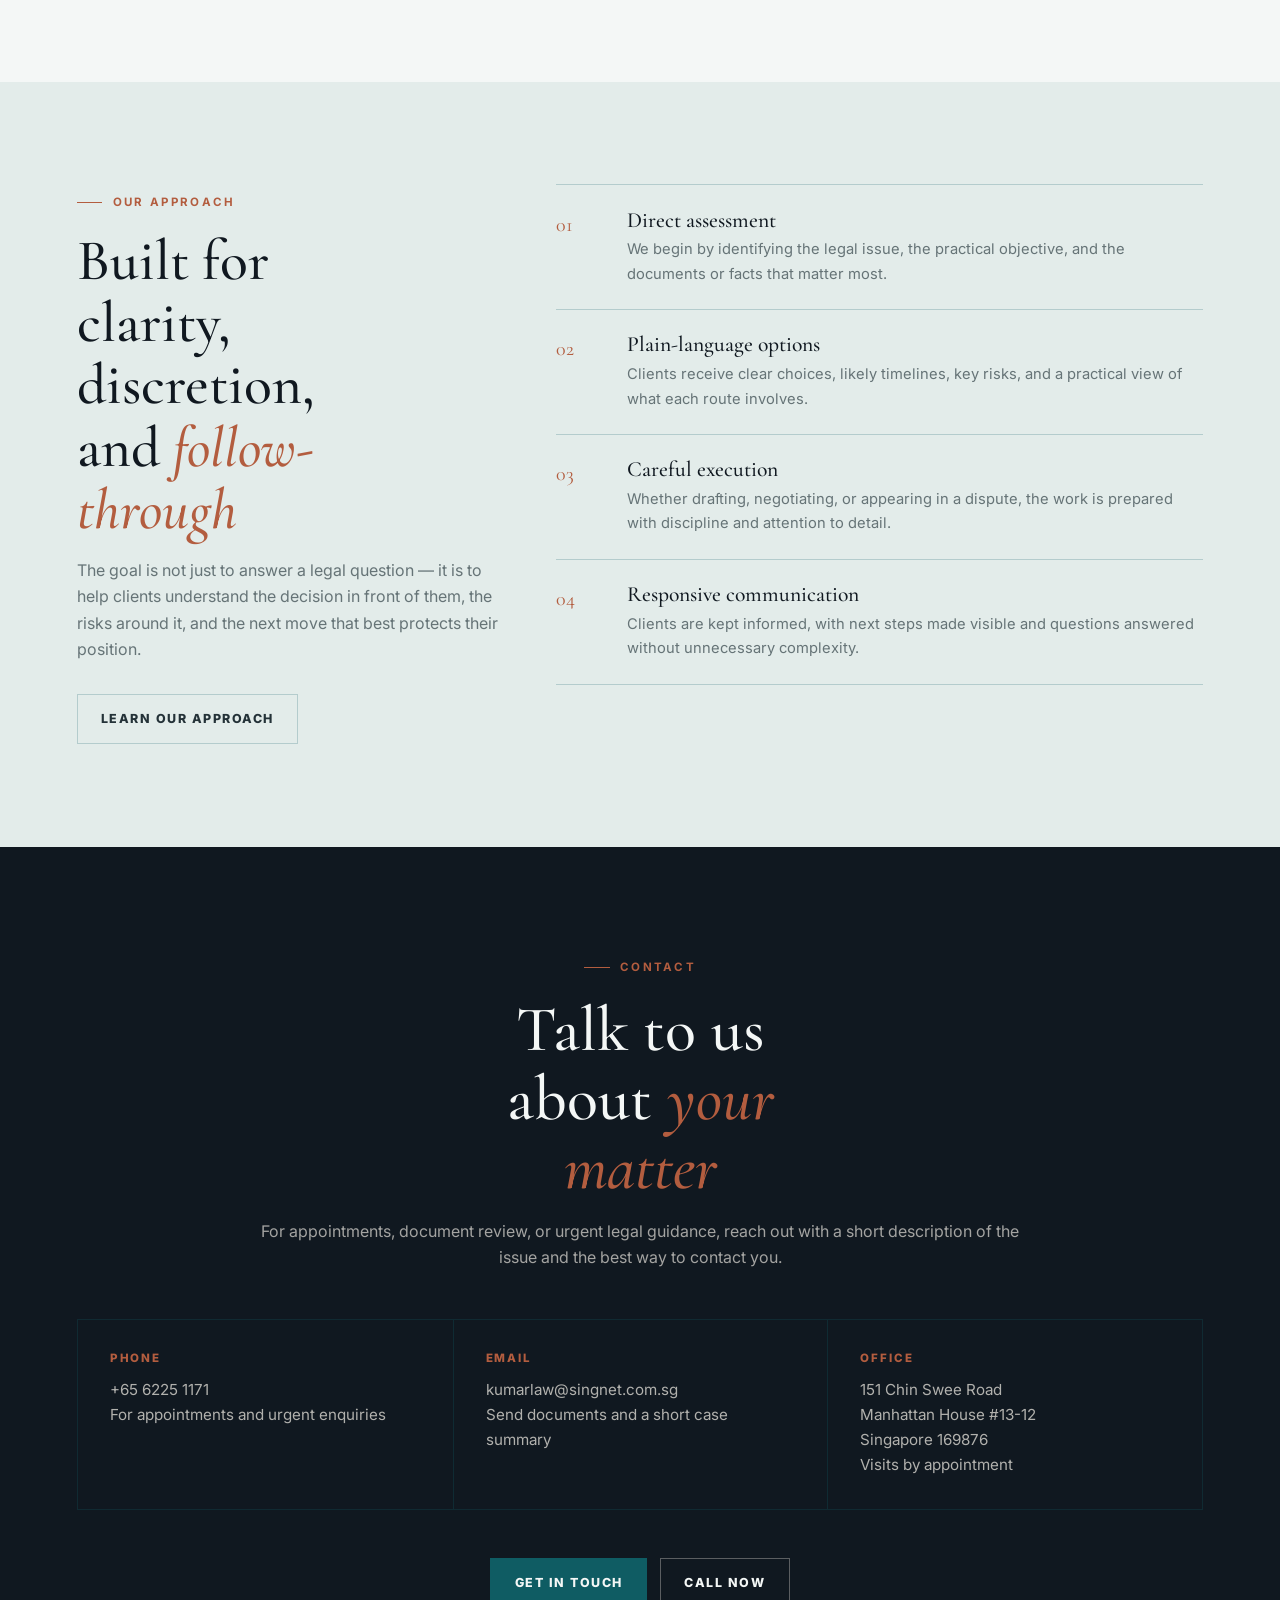
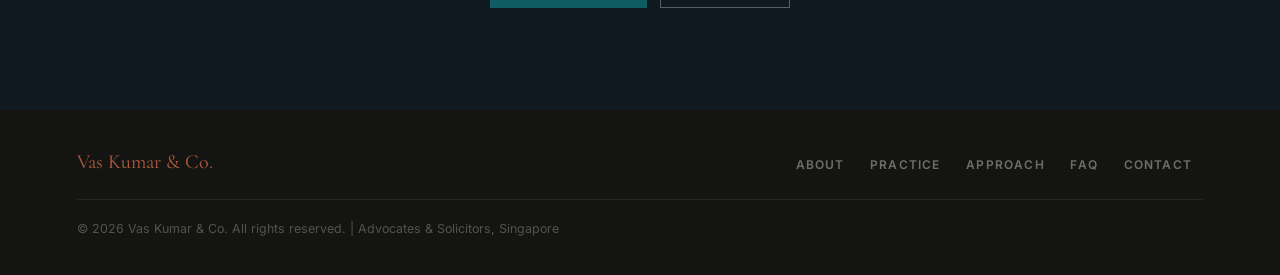
==== commit 3a51d4e4: "poo" ====
--- a/index.html
+++ b/index.html
@@ -8,839 +8,7 @@
   <link rel="preconnect" href="https://fonts.googleapis.com" />
   <link rel="preconnect" href="https://fonts.gstatic.com" crossorigin />
   <link href="https://fonts.googleapis.com/css2?family=Cormorant+Garamond:wght@400;500;600&family=Inter:wght@400;500;600;700&display=swap" rel="stylesheet" />
-  <style>
-    :root {
-      --paper: #f4f7f6;
-      --linen: #e3ecea;
-      --mist: #fbfcfb;
-      --charcoal: #101820;
-      --ink: #243238;
-      --muted: #667477;
-      --teal: #0f5c63;
-      --teal-dark: #0a3e43;
-      --copper: #b35d3f;
-      --line: rgba(15, 92, 99, 0.22);
-      --white: #ffffff;
-      --serif: "Cormorant Garamond", Georgia, serif;
-      --sans: "Inter", Arial, sans-serif;
-      --ease: cubic-bezier(.22, .61, .36, 1);
-    }
-
-    * {
-      box-sizing: border-box;
-      margin: 0;
-      padding: 0;
-    }
-
-    html {
-      scroll-behavior: smooth;
-    }
-
-    body {
-      background: var(--paper);
-      color: var(--ink);
-      font-family: var(--sans);
-      line-height: 1.65;
-      overflow-x: hidden;
-    }
-
-    img {
-      display: block;
-      max-width: 100%;
-    }
-
-    a {
-      color: inherit;
-      text-decoration: none;
-    }
-
-    .skip-link {
-      background: var(--charcoal);
-      color: var(--paper);
-      left: 1rem;
-      padding: .65rem .9rem;
-      position: fixed;
-      top: -4rem;
-      z-index: 999;
-    }
-
-    .skip-link:focus {
-      top: 1rem;
-    }
-
-    .top-bar {
-      align-items: center;
-      background: var(--charcoal);
-      color: rgba(247, 242, 234, .72);
-      display: flex;
-      font-size: .78rem;
-      gap: 1.4rem;
-      justify-content: flex-end;
-      letter-spacing: .03em;
-      padding: .45rem clamp(1.2rem, 5vw, 4.5rem);
-    }
-
-    .top-bar a:hover {
-      color: var(--paper);
-    }
-
-    .site-nav {
-      align-items: center;
-      background: rgba(247, 242, 234, .96);
-      border-bottom: 1px solid var(--line);
-      display: flex;
-      gap: 2rem;
-      justify-content: space-between;
-      padding: 1.05rem clamp(1.2rem, 5vw, 4.5rem);
-      position: sticky;
-      top: 0;
-      z-index: 50;
-    }
-
-    .brand {
-      color: var(--charcoal);
-      font-family: var(--serif);
-      font-size: clamp(1.35rem, 2vw, 1.75rem);
-      font-weight: 600;
-      line-height: 1;
-      white-space: nowrap;
-    }
-
-    .brand span {
-      color: var(--copper);
-    }
-
-    .nav-links {
-      align-items: center;
-      display: flex;
-      gap: .2rem;
-      list-style: none;
-    }
-
-    .nav-links a {
-      color: var(--muted);
-      display: block;
-      font-size: .75rem;
-      font-weight: 700;
-      letter-spacing: .12em;
-      padding: .5rem .85rem;
-      text-transform: uppercase;
-      transition: color .2s var(--ease);
-      white-space: nowrap;
-    }
-
-    .nav-links a:hover {
-      color: var(--charcoal);
-    }
-
-    .nav-links .nav-cta {
-      background: var(--teal);
-      color: var(--paper);
-      margin-left: .45rem;
-      padding: .65rem 1rem;
-    }
-
-    .nav-links .nav-cta:hover {
-      background: var(--charcoal);
-      color: var(--paper);
-    }
-
-    .menu-toggle {
-      background: transparent;
-      border: 0;
-      cursor: pointer;
-      display: none;
-      height: 2rem;
-      position: relative;
-      width: 2rem;
-    }
-
-    .menu-toggle span {
-      background: var(--charcoal);
-      display: block;
-      height: 2px;
-      left: .25rem;
-      position: absolute;
-      width: 1.5rem;
-    }
-
-    .menu-toggle span:nth-child(1) { top: .55rem; }
-    .menu-toggle span:nth-child(2) { top: .95rem; }
-    .menu-toggle span:nth-child(3) { top: 1.35rem; }
-
-    .hero {
-      display: grid;
-      grid-template-columns: minmax(0, 1fr) minmax(360px, .9fr);
-      min-height: calc(100vh - 96px);
-    }
-
-    .hero-copy {
-      align-items: flex-start;
-      display: flex;
-      flex-direction: column;
-      justify-content: center;
-      padding: clamp(3rem, 7vw, 6.5rem) clamp(1.5rem, 6vw, 5rem);
-    }
-
-    .eyebrow,
-    .section-label {
-      align-items: center;
-      color: var(--copper);
-      display: inline-flex;
-      font-size: .72rem;
-      font-weight: 700;
-      gap: .65rem;
-      letter-spacing: .2em;
-      margin-bottom: 1.1rem;
-      text-transform: uppercase;
-    }
-
-    .eyebrow::before,
-    .section-label::before {
-      background: var(--copper);
-      content: "";
-      display: block;
-      height: 1px;
-      width: 1.6rem;
-    }
-
-    h1,
-    h2,
-    h3 {
-      color: var(--charcoal);
-      font-family: var(--serif);
-      font-weight: 500;
-      line-height: 1.08;
-    }
-
-    h1 {
-      font-size: clamp(3rem, 7vw, 5.8rem);
-      letter-spacing: 0;
-      max-width: 10ch;
-    }
-
-    h1 em,
-    h2 em {
-      color: var(--copper);
-      font-style: italic;
-    }
-
-    .hero-intro {
-      color: var(--muted);
-      font-size: clamp(1rem, 1.4vw, 1.12rem);
-      margin-top: 1.35rem;
-      max-width: 42rem;
-    }
-
-    .hero-points {
-      display: grid;
-      gap: .5rem;
-      list-style: none;
-      margin: 1.7rem 0 2.2rem;
-    }
-
-    .hero-points li {
-      color: var(--muted);
-      font-size: .95rem;
-      padding-left: 1.35rem;
-      position: relative;
-    }
-
-    .hero-points li::before {
-      color: var(--copper);
-      content: "/";
-      font-weight: 700;
-      left: 0;
-      position: absolute;
-    }
-
-    .button-row {
-      display: flex;
-      flex-wrap: wrap;
-      gap: .85rem;
-    }
-
-    .button {
-      border: 1.5px solid transparent;
-      cursor: pointer;
-      display: inline-flex;
-      font-size: .78rem;
-      font-weight: 800;
-      justify-content: center;
-      letter-spacing: .12em;
-      min-height: 3rem;
-      padding: .85rem 1.45rem;
-      text-transform: uppercase;
-      transition: background .2s var(--ease), border .2s var(--ease), color .2s var(--ease), transform .2s var(--ease);
-    }
-
-    .button:hover {
-      transform: translateY(-2px);
-    }
-
-    .button-primary {
-      background: var(--teal);
-      color: var(--paper);
-    }
-
-    .button-primary:hover {
-      background: var(--charcoal);
-    }
-
-    .button-secondary {
-      border-color: var(--line);
-      color: var(--ink);
-    }
-
-    .button-secondary:hover {
-      border-color: var(--teal);
-      color: var(--teal);
-    }
-
-    .hero-media {
-      background: var(--linen);
-      min-height: 34rem;
-      overflow: hidden;
-      position: relative;
-    }
-
-    .hero-media img {
-      height: 100%;
-      object-fit: cover;
-      width: 100%;
-    }
-
-    .hero-note,
-    .hero-badge {
-      position: absolute;
-      z-index: 2;
-    }
-
-    .hero-note {
-      background: rgba(31, 33, 29, .82);
-      color: rgba(247, 242, 234, .78);
-      font-size: .72rem;
-      letter-spacing: .08em;
-      line-height: 1.55;
-      max-width: 14rem;
-      padding: .85rem 1rem;
-      right: 1.5rem;
-      text-transform: uppercase;
-      top: 1.5rem;
-    }
-
-    .hero-badge {
-      background: var(--teal);
-      bottom: 1.5rem;
-      color: var(--paper);
-      font-size: .75rem;
-      font-weight: 700;
-      left: 1.5rem;
-      letter-spacing: .1em;
-      padding: .75rem 1rem;
-      text-transform: uppercase;
-    }
-
-    section {
-      padding: clamp(4rem, 8vw, 7rem) clamp(1.5rem, 6vw, 5rem);
-    }
-
-    .section-heading {
-      font-size: clamp(2.2rem, 4.5vw, 4rem);
-      max-width: 11ch;
-    }
-
-    .section-intro {
-      color: var(--muted);
-      font-size: 1rem;
-      margin-top: 1rem;
-      max-width: 48rem;
-    }
-
-    .about {
-      background: var(--charcoal);
-      color: var(--paper);
-      text-align: center;
-    }
-
-    .about .section-label {
-      color: var(--copper);
-      justify-content: center;
-    }
-
-    .about .section-label::before {
-      background: var(--copper);
-    }
-
-    .about h2 {
-      color: var(--paper);
-      font-size: clamp(2.4rem, 5vw, 4.2rem);
-      margin: 0 auto;
-      max-width: 15ch;
-    }
-
-    .about p {
-      color: rgba(247, 242, 234, .68);
-      margin: 1.3rem auto 0;
-      max-width: 58rem;
-    }
-
-    .cred-row {
-      border: 1px solid rgba(15, 92, 99, .28);
-      display: grid;
-      grid-template-columns: repeat(3, 1fr);
-      margin: 3rem auto 0;
-      max-width: 900px;
-    }
-
-    .cred {
-      padding: 1.7rem 1.2rem;
-    }
-
-    .cred + .cred {
-      border-left: 1px solid rgba(15, 92, 99, .28);
-    }
-
-    .cred strong {
-      color: var(--paper);
-      display: block;
-      font-family: var(--serif);
-      font-size: 2rem;
-      font-weight: 500;
-      line-height: 1;
-    }
-
-    .cred span {
-      color: rgba(247, 242, 234, .46);
-      display: block;
-      font-size: .72rem;
-      font-weight: 800;
-      letter-spacing: .14em;
-      margin-top: .55rem;
-      text-transform: uppercase;
-    }
-
-    .practice-header,
-    .why {
-      display: grid;
-      gap: 3rem;
-      grid-template-columns: .8fr 1.2fr;
-    }
-
-    .practice-grid {
-      background: var(--line);
-      border: 1px solid var(--line);
-      display: grid;
-      gap: 1px;
-      grid-column: 1 / -1;
-      grid-template-columns: repeat(3, 1fr);
-      margin-top: 3rem;
-    }
-
-    .practice-card {
-      background: var(--paper);
-      min-height: 17rem;
-      padding: 2.2rem;
-      transition: background .25s var(--ease), color .25s var(--ease);
-    }
-
-    .practice-card:hover {
-      background: var(--teal);
-    }
-
-    .practice-card .card-mark {
-      color: var(--copper);
-      display: block;
-      font-size: .78rem;
-      font-weight: 800;
-      letter-spacing: .16em;
-      margin-bottom: 1rem;
-    }
-
-    .practice-card h3 {
-      font-size: 1.55rem;
-      margin-bottom: .8rem;
-    }
-
-    .practice-card p {
-      color: var(--muted);
-      font-size: .92rem;
-    }
-
-    .practice-card:hover h3,
-    .practice-card:hover p,
-    .practice-card:hover .card-mark {
-      color: var(--paper);
-    }
-
-    .why {
-      background: var(--linen);
-      align-items: start;
-    }
-
-    .why-list {
-      border-top: 1px solid var(--line);
-    }
-
-    .why-item {
-      border-bottom: 1px solid var(--line);
-      display: grid;
-      gap: 1.2rem;
-      grid-template-columns: 3.25rem 1fr;
-      padding: 1.45rem 0;
-    }
-
-    .why-number {
-      color: var(--copper);
-      font-family: var(--serif);
-      font-size: 1.25rem;
-    }
-
-    .why-item h3 {
-      font-size: 1.35rem;
-      margin-bottom: .35rem;
-    }
-
-    .why-item p {
-      color: var(--muted);
-      font-size: .92rem;
-    }
-
-    .process {
-      background: var(--mist);
-    }
-
-    .process-grid {
-      display: grid;
-      gap: 1px;
-      grid-template-columns: repeat(3, 1fr);
-      margin-top: 3rem;
-    }
-
-    .process-step {
-      border-right: 1px solid var(--line);
-      padding: 0 2.2rem;
-    }
-
-    .process-step:first-child {
-      padding-left: 0;
-    }
-
-    .process-step:last-child {
-      border-right: 0;
-      padding-right: 0;
-    }
-
-    .step-number {
-      color: rgba(15, 92, 99, .26);
-      font-family: var(--serif);
-      font-size: 4rem;
-      line-height: 1;
-      margin-bottom: 1rem;
-    }
-
-    .process-step h3 {
-      font-size: 1.45rem;
-      margin-bottom: .7rem;
-    }
-
-    .process-step p {
-      color: var(--muted);
-      font-size: .92rem;
-    }
-
-    .faq {
-      background: var(--paper);
-    }
-
-    .faq-layout {
-      display: grid;
-      gap: 3rem;
-      grid-template-columns: .8fr 1.2fr;
-    }
-
-    .faq-list {
-      display: grid;
-      gap: .85rem;
-    }
-
-    .faq-item {
-      border: 1px solid var(--line);
-      background: rgba(255, 255, 255, .22);
-    }
-
-    .faq-question {
-      align-items: center;
-      background: transparent;
-      border: 0;
-      color: var(--charcoal);
-      cursor: pointer;
-      display: flex;
-      font-family: var(--serif);
-      font-size: 1.25rem;
-      justify-content: space-between;
-      padding: 1.15rem 1.25rem;
-      text-align: left;
-      width: 100%;
-    }
-
-    .faq-question span {
-      color: var(--copper);
-      font-family: var(--sans);
-      font-size: 1.1rem;
-      margin-left: 1rem;
-      transition: transform .2s var(--ease);
-    }
-
-    .faq-item.open .faq-question span {
-      transform: rotate(45deg);
-    }
-
-    .faq-answer {
-      max-height: 0;
-      overflow: hidden;
-      transition: max-height .28s var(--ease);
-    }
-
-    .faq-answer-inner {
-      color: var(--muted);
-      font-size: .92rem;
-      padding: 0 1.25rem 1.25rem;
-    }
-
-    .contact {
-      background: var(--charcoal);
-      color: var(--paper);
-      text-align: center;
-    }
-
-    .contact h2 {
-      color: var(--paper);
-      font-size: clamp(2.35rem, 5vw, 4.5rem);
-      margin: 0 auto;
-      max-width: 13ch;
-    }
-
-    .contact .section-label {
-      justify-content: center;
-    }
-
-    .contact .section-intro {
-      color: rgba(247, 242, 234, .64);
-      margin-left: auto;
-      margin-right: auto;
-    }
-
-    .contact-grid {
-      border: 1px solid rgba(15, 92, 99, .28);
-      display: grid;
-      grid-template-columns: repeat(3, 1fr);
-      margin: 3rem 0;
-      text-align: left;
-    }
-
-    .contact-card {
-      padding: 2rem;
-    }
-
-    .contact-card + .contact-card {
-      border-left: 1px solid rgba(15, 92, 99, .28);
-    }
-
-    .contact-card h3 {
-      color: var(--copper);
-      font-family: var(--sans);
-      font-size: .72rem;
-      font-weight: 800;
-      letter-spacing: .16em;
-      margin-bottom: .8rem;
-      text-transform: uppercase;
-    }
-
-    .contact-card p,
-    .contact-card a {
-      color: rgba(247, 242, 234, .7);
-      display: block;
-      font-size: .95rem;
-    }
-
-    .contact-card a:hover {
-      color: var(--paper);
-    }
-
-    footer {
-      align-items: center;
-      background: #141512;
-      color: rgba(247, 242, 234, .38);
-      display: flex;
-      flex-wrap: wrap;
-      gap: 1.5rem;
-      justify-content: space-between;
-      padding: 2.25rem clamp(1.5rem, 6vw, 5rem);
-    }
-
-    .footer-brand {
-      color: var(--copper);
-      font-family: var(--serif);
-      font-size: 1.25rem;
-    }
-
-    .back-to-top {
-      align-items: center;
-      background: var(--charcoal);
-      border: 1px solid rgba(247, 242, 234, .14);
-      bottom: 1.1rem;
-      color: var(--paper);
-      cursor: pointer;
-      display: flex;
-      height: 2.75rem;
-      justify-content: center;
-      opacity: 0;
-      pointer-events: none;
-      position: fixed;
-      right: 1.1rem;
-      transform: translateY(10px);
-      transition: opacity .2s var(--ease), transform .2s var(--ease);
-      width: 2.75rem;
-      z-index: 40;
-    }
-
-    .back-to-top.visible {
-      opacity: 1;
-      pointer-events: auto;
-      transform: translateY(0);
-    }
-
-    .reveal {
-      opacity: 0;
-      transform: translateY(22px);
-      transition: opacity .65s var(--ease), transform .65s var(--ease);
-    }
-
-    .reveal.visible {
-      opacity: 1;
-      transform: translateY(0);
-    }
-
-    @media (max-width: 980px) {
-      .top-bar {
-        display: none;
-      }
-
-      .site-nav {
-        padding: .95rem 1.2rem;
-      }
-
-      .menu-toggle {
-        display: block;
-      }
-
-      .nav-links {
-        align-items: stretch;
-        background: var(--paper);
-        border-bottom: 1px solid var(--line);
-        display: none;
-        flex-direction: column;
-        left: 0;
-        padding: 1rem 1.2rem;
-        position: absolute;
-        right: 0;
-        top: 100%;
-      }
-
-      .nav-links.open {
-        display: flex;
-      }
-
-      .nav-links a,
-      .nav-links .nav-cta {
-        margin: 0;
-        padding: .85rem 0;
-      }
-
-      .hero,
-      .practice-header,
-      .why,
-      .faq-layout {
-        grid-template-columns: 1fr;
-      }
-
-      .hero {
-        min-height: 0;
-      }
-
-      .hero-media {
-        min-height: 24rem;
-        order: -1;
-      }
-
-      h1 {
-        max-width: 12ch;
-      }
-
-      .practice-grid,
-      .process-grid,
-      .contact-grid {
-        grid-template-columns: 1fr;
-      }
-
-      .practice-card {
-        min-height: auto;
-      }
-
-      .process-step,
-      .process-step:first-child,
-      .process-step:last-child {
-        border-bottom: 1px solid var(--line);
-        border-right: 0;
-        padding: 1.6rem 0;
-      }
-
-      .process-step:last-child {
-        border-bottom: 0;
-      }
-
-      .contact-card + .contact-card,
-      .cred + .cred {
-        border-left: 0;
-        border-top: 1px solid rgba(15, 92, 99, .28);
-      }
-
-      .cred-row {
-        grid-template-columns: 1fr;
-      }
-    }
-
-    @media (max-width: 560px) {
-      .hero-copy {
-        padding: 2.8rem 1.2rem 3.5rem;
-      }
-
-      section {
-        padding: 4rem 1.2rem;
-      }
-
-      .button {
-        width: 100%;
-      }
-
-      .hero-note {
-        left: 1rem;
-        max-width: calc(100% - 2rem);
-        right: 1rem;
-      }
-
-      .hero-badge {
-        bottom: 1rem;
-        left: 1rem;
-      }
-
-      footer {
-        align-items: flex-start;
-        flex-direction: column;
-      }
-    }
-  </style>
+  <link rel="stylesheet" href="styles.css" />
 </head>
 <body>
   <a href="#main" class="skip-link">Skip to content</a>
@@ -851,18 +19,16 @@
   </div>
 
   <nav class="site-nav" aria-label="Primary navigation">
-    <a href="#main" class="brand">Vas Kumar <span>&amp;</span> Co.</a>
+    <a href="index.html" class="brand">Vas Kumar <span>&amp;</span> Co.</a>
     <button class="menu-toggle" type="button" aria-label="Toggle navigation" aria-expanded="false">
-      <span></span>
-      <span></span>
-      <span></span>
+      <span></span><span></span><span></span>
     </button>
     <ul class="nav-links" id="navLinks">
-      <li><a href="#about">About</a></li>
-      <li><a href="#practice">Practice</a></li>
-      <li><a href="#approach">Approach</a></li>
-      <li><a href="#faq">FAQ</a></li>
-      <li><a href="#contact" class="nav-cta">Contact</a></li>
+      <li><a href="about.html">About</a></li>
+      <li><a href="practice.html">Practice</a></li>
+      <li><a href="approach.html">Approach</a></li>
+      <li><a href="faq.html">FAQ</a></li>
+      <li><a href="contact.html" class="nav-cta">Contact</a></li>
     </ul>
   </nav>
 
@@ -878,8 +44,8 @@
           <li>Direct communication from consultation through resolution</li>
         </ul>
         <div class="button-row">
-          <a href="#contact" class="button button-primary">Book Consultation</a>
-          <a href="#practice" class="button button-secondary">View Practice Areas</a>
+          <a href="contact.html" class="button button-primary">Book Consultation</a>
+          <a href="practice.html" class="button button-secondary">View Practice Areas</a>
         </div>
       </div>
       <div class="hero-media">
@@ -892,7 +58,7 @@
       </div>
     </section>
 
-    <section class="about" id="about">
+    <section class="about">
       <p class="section-label">About The Firm</p>
       <h2>Practical legal support with a <em>personal standard of care</em></h2>
       <p>Legal problems often arrive with pressure, uncertainty, and a need for clear next steps. Vas Kumar & Co. is built around calm counsel, careful documents, and representation that keeps the client informed at every stage.</p>
@@ -918,9 +84,8 @@
           <p class="section-label">Practice Areas</p>
           <h2 class="section-heading">Focused expertise for <em>disputes and business</em></h2>
         </div>
-        <p class="section-intro">The firm's work is centred on litigation and dispute resolution, including corporate and business advisory support for clients who need clear legal direction.</p>
-      </div>
-
+        <p class="section-intro">The firm's work is centred on litigation and dispute resolution, including corporate and business advisory support for clients who need clear legal direction. <a href="practice.html" style="color:var(--teal);font-weight:600">View all practice areas &rarr;</a></p>
+      </div>
       <div class="practice-grid">
         <article class="practice-card reveal">
           <span class="card-mark">01</span>
@@ -955,11 +120,14 @@
       </div>
     </section>
 
-    <section class="why" id="approach">
+    <section class="why">
       <div>
         <p class="section-label">Our Approach</p>
         <h2 class="section-heading">Built for clarity, discretion, and <em>follow-through</em></h2>
-        <p class="section-intro">The goal is not just to answer a legal question. It is to help the client understand the decision in front of them, the risks around it, and the next move that best protects their position.</p>
+        <p class="section-intro">The goal is not just to answer a legal question — it is to help clients understand the decision in front of them, the risks around it, and the next move that best protects their position.</p>
+        <div class="button-row" style="margin-top:2rem">
+          <a href="approach.html" class="button button-secondary">Learn Our Approach</a>
+        </div>
       </div>
       <div class="why-list">
         <article class="why-item reveal">
@@ -993,65 +161,7 @@
       </div>
     </section>
 
-    <section class="process">
-      <p class="section-label">How It Works</p>
-      <h2 class="section-heading">A simple path from first conversation to <em>next action</em></h2>
-      <div class="process-grid">
-        <article class="process-step reveal">
-          <div class="step-number">01</div>
-          <h3>Consult</h3>
-          <p>Share the issue, documents, and desired outcome so the matter can be scoped clearly from the start.</p>
-        </article>
-        <article class="process-step reveal">
-          <div class="step-number">02</div>
-          <h3>Plan</h3>
-          <p>Receive a practical view of options, likely risks, timelines, and the recommended way forward.</p>
-        </article>
-        <article class="process-step reveal">
-          <div class="step-number">03</div>
-          <h3>Act</h3>
-          <p>Move ahead with drafting, negotiation, filing, representation, or advisory support as the matter requires.</p>
-        </article>
-      </div>
-    </section>
-
-    <section class="faq" id="faq">
-      <div class="faq-layout">
-        <div>
-          <p class="section-label">FAQ</p>
-          <h2 class="section-heading">Questions on disputes and <em>advisory work</em></h2>
-          <p class="section-intro">These answers relate to the firm's core work in litigation, dispute resolution, corporate advisory, and business advisory matters.</p>
-        </div>
-        <div class="faq-list">
-          <article class="faq-item open">
-            <button class="faq-question" type="button">What should I prepare for a litigation consultation?<span>+</span></button>
-            <div class="faq-answer">
-              <div class="faq-answer-inner">Bring or send the pleadings, contracts, correspondence, notices, invoices, timelines, and any court or tribunal deadlines. A short summary of the dispute and your preferred outcome is also helpful.</div>
-            </div>
-          </article>
-          <article class="faq-item">
-            <button class="faq-question" type="button">Can a dispute be resolved without going to court?<span>+</span></button>
-            <div class="faq-answer">
-              <div class="faq-answer-inner">Often, yes. Depending on the facts, a matter may be handled through negotiation, settlement correspondence, mediation, or other dispute resolution steps before formal litigation is necessary.</div>
-            </div>
-          </article>
-          <article class="faq-item">
-            <button class="faq-question" type="button">What does corporate and business advisory cover?<span>+</span></button>
-            <div class="faq-answer">
-              <div class="faq-answer-inner">It can include advice on business agreements, governance issues, commercial risk, regulatory obligations, internal processes, and practical legal steps before a decision or transaction is made.</div>
-            </div>
-          </article>
-          <article class="faq-item">
-            <button class="faq-question" type="button">Can you help review or draft business documents?<span>+</span></button>
-            <div class="faq-answer">
-              <div class="faq-answer-inner">Yes. The firm can assist with reviewing, drafting, and refining agreements, letters, settlement terms, corporate documents, and other business records that need legal clarity.</div>
-            </div>
-          </article>
-        </div>
-      </div>
-    </section>
-
-    <section class="contact" id="contact">
+    <section class="contact">
       <p class="section-label">Contact</p>
       <h2>Talk to us about <em>your matter</em></h2>
       <p class="section-intro">For appointments, document review, or urgent legal guidance, reach out with a short description of the issue and the best way to contact you.</p>
@@ -1073,75 +183,28 @@
         </div>
       </div>
       <div class="button-row" style="justify-content:center">
-        <a href="mailto:kumarlaw@singnet.com.sg" class="button button-primary">Email The Firm</a>
+        <a href="contact.html" class="button button-primary">Get In Touch</a>
         <a href="tel:+6562251171" class="button button-secondary" style="color:var(--paper);border-color:rgba(247,242,234,.32)">Call Now</a>
       </div>
     </section>
   </main>
 
   <footer>
-    <div class="footer-brand">Vas Kumar & Co.</div>
-    <p>&copy; 2026 Vas Kumar & Co. All rights reserved.</p>
+    <div class="footer-inner">
+      <div class="footer-brand">Vas Kumar & Co.</div>
+      <ul class="footer-nav">
+        <li><a href="about.html">About</a></li>
+        <li><a href="practice.html">Practice</a></li>
+        <li><a href="approach.html">Approach</a></li>
+        <li><a href="faq.html">FAQ</a></li>
+        <li><a href="contact.html">Contact</a></li>
+      </ul>
+    </div>
+    <p class="footer-copy">&copy; 2026 Vas Kumar & Co. All rights reserved. | Advocates & Solicitors, Singapore</p>
   </footer>
 
   <button class="back-to-top" type="button" aria-label="Back to top">&uarr;</button>
 
-  <script>
-    const menuButton = document.querySelector(".menu-toggle");
-    const navLinks = document.getElementById("navLinks");
-    const backToTop = document.querySelector(".back-to-top");
-
-    menuButton.addEventListener("click", () => {
-      const isOpen = navLinks.classList.toggle("open");
-      menuButton.setAttribute("aria-expanded", String(isOpen));
-    });
-
-    navLinks.querySelectorAll("a").forEach((link) => {
-      link.addEventListener("click", () => {
-        navLinks.classList.remove("open");
-        menuButton.setAttribute("aria-expanded", "false");
-      });
-    });
-
-    document.querySelectorAll(".faq-item").forEach((item) => {
-      const button = item.querySelector(".faq-question");
-      const answer = item.querySelector(".faq-answer");
-
-      if (item.classList.contains("open")) {
-        answer.style.maxHeight = answer.scrollHeight + "px";
-      }
-
-      button.addEventListener("click", () => {
-        const wasOpen = item.classList.contains("open");
-        document.querySelectorAll(".faq-item").forEach((other) => {
-          other.classList.remove("open");
-          other.querySelector(".faq-answer").style.maxHeight = null;
-        });
-        if (!wasOpen) {
-          item.classList.add("open");
-          answer.style.maxHeight = answer.scrollHeight + "px";
-        }
-      });
-    });
-
-    const revealObserver = new IntersectionObserver((entries) => {
-      entries.forEach((entry) => {
-        if (entry.isIntersecting) {
-          entry.target.classList.add("visible");
-          revealObserver.unobserve(entry.target);
-        }
-      });
-    }, { threshold: 0.15 });
-
-    document.querySelectorAll(".reveal").forEach((element) => revealObserver.observe(element));
-
-    window.addEventListener("scroll", () => {
-      backToTop.classList.toggle("visible", window.scrollY > 500);
-    });
-
-    backToTop.addEventListener("click", () => {
-      window.scrollTo({ top: 0, behavior: "smooth" });
-    });
-  </script>
+  <script src="scripts.js"></script>
 </body>
 </html>
--- a/styles.css
+++ b/styles.css
@@ -0,0 +1,1200 @@
+:root {
+  --paper: #f4f7f6;
+  --linen: #e3ecea;
+  --mist: #fbfcfb;
+  --charcoal: #101820;
+  --ink: #243238;
+  --muted: #667477;
+  --teal: #0f5c63;
+  --teal-dark: #0a3e43;
+  --copper: #b35d3f;
+  --line: rgba(15, 92, 99, 0.22);
+  --white: #ffffff;
+  --serif: "Cormorant Garamond", Georgia, serif;
+  --sans: "Inter", Arial, sans-serif;
+  --ease: cubic-bezier(.22, .61, .36, 1);
+}
+
+* {
+  box-sizing: border-box;
+  margin: 0;
+  padding: 0;
+}
+
+html {
+  scroll-behavior: smooth;
+}
+
+body {
+  background: var(--paper);
+  color: var(--ink);
+  font-family: var(--sans);
+  line-height: 1.65;
+  overflow-x: hidden;
+}
+
+img {
+  display: block;
+  max-width: 100%;
+}
+
+a {
+  color: inherit;
+  text-decoration: none;
+}
+
+/* ── Skip link ── */
+.skip-link {
+  background: var(--charcoal);
+  color: var(--paper);
+  left: 1rem;
+  padding: .65rem .9rem;
+  position: fixed;
+  top: -4rem;
+  z-index: 999;
+}
+
+.skip-link:focus {
+  top: 1rem;
+}
+
+/* ── Top bar ── */
+.top-bar {
+  align-items: center;
+  background: var(--charcoal);
+  color: rgba(247, 242, 234, .72);
+  display: flex;
+  font-size: .78rem;
+  gap: 1.4rem;
+  justify-content: flex-end;
+  letter-spacing: .03em;
+  padding: .45rem clamp(1.2rem, 5vw, 4.5rem);
+}
+
+.top-bar a:hover {
+  color: var(--paper);
+}
+
+/* ── Site nav ── */
+.site-nav {
+  align-items: center;
+  background: rgba(247, 242, 234, .96);
+  border-bottom: 1px solid var(--line);
+  display: flex;
+  gap: 2rem;
+  justify-content: space-between;
+  padding: 1.05rem clamp(1.2rem, 5vw, 4.5rem);
+  position: sticky;
+  top: 0;
+  z-index: 50;
+}
+
+.brand {
+  color: var(--charcoal);
+  font-family: var(--serif);
+  font-size: clamp(1.35rem, 2vw, 1.75rem);
+  font-weight: 600;
+  line-height: 1;
+  white-space: nowrap;
+}
+
+.brand span {
+  color: var(--copper);
+}
+
+.nav-links {
+  align-items: center;
+  display: flex;
+  gap: .2rem;
+  list-style: none;
+}
+
+.nav-links a {
+  color: var(--muted);
+  display: block;
+  font-size: .75rem;
+  font-weight: 700;
+  letter-spacing: .12em;
+  padding: .5rem .85rem;
+  text-transform: uppercase;
+  transition: color .2s var(--ease);
+  white-space: nowrap;
+}
+
+.nav-links a:hover,
+.nav-links a.active {
+  color: var(--charcoal);
+}
+
+.nav-links a.active {
+  border-bottom: 2px solid var(--copper);
+}
+
+.nav-links .nav-cta {
+  background: var(--teal);
+  color: var(--paper);
+  margin-left: .45rem;
+  padding: .65rem 1rem;
+  border-bottom: none;
+}
+
+.nav-links .nav-cta:hover,
+.nav-links .nav-cta.active {
+  background: var(--charcoal);
+  color: var(--paper);
+  border-bottom: none;
+}
+
+.menu-toggle {
+  background: transparent;
+  border: 0;
+  cursor: pointer;
+  display: none;
+  height: 2rem;
+  position: relative;
+  width: 2rem;
+}
+
+.menu-toggle span {
+  background: var(--charcoal);
+  display: block;
+  height: 2px;
+  left: .25rem;
+  position: absolute;
+  width: 1.5rem;
+}
+
+.menu-toggle span:nth-child(1) { top: .55rem; }
+.menu-toggle span:nth-child(2) { top: .95rem; }
+.menu-toggle span:nth-child(3) { top: 1.35rem; }
+
+/* ── Typography ── */
+.eyebrow,
+.section-label {
+  align-items: center;
+  color: var(--copper);
+  display: inline-flex;
+  font-size: .72rem;
+  font-weight: 700;
+  gap: .65rem;
+  letter-spacing: .2em;
+  margin-bottom: 1.1rem;
+  text-transform: uppercase;
+}
+
+.eyebrow::before,
+.section-label::before {
+  background: var(--copper);
+  content: "";
+  display: block;
+  height: 1px;
+  width: 1.6rem;
+}
+
+h1, h2, h3 {
+  color: var(--charcoal);
+  font-family: var(--serif);
+  font-weight: 500;
+  line-height: 1.08;
+}
+
+h1 {
+  font-size: clamp(3rem, 7vw, 5.8rem);
+  letter-spacing: 0;
+  max-width: 10ch;
+}
+
+h1 em, h2 em {
+  color: var(--copper);
+  font-style: italic;
+}
+
+.section-heading {
+  font-size: clamp(2.2rem, 4.5vw, 4rem);
+  max-width: 11ch;
+}
+
+.section-intro {
+  color: var(--muted);
+  font-size: 1rem;
+  margin-top: 1rem;
+  max-width: 48rem;
+}
+
+/* ── Buttons ── */
+.button-row {
+  display: flex;
+  flex-wrap: wrap;
+  gap: .85rem;
+}
+
+.button {
+  border: 1.5px solid transparent;
+  cursor: pointer;
+  display: inline-flex;
+  font-size: .78rem;
+  font-weight: 800;
+  justify-content: center;
+  letter-spacing: .12em;
+  min-height: 3rem;
+  padding: .85rem 1.45rem;
+  text-transform: uppercase;
+  transition: background .2s var(--ease), border .2s var(--ease), color .2s var(--ease), transform .2s var(--ease);
+}
+
+.button:hover {
+  transform: translateY(-2px);
+}
+
+.button-primary {
+  background: var(--teal);
+  color: var(--paper);
+}
+
+.button-primary:hover {
+  background: var(--charcoal);
+}
+
+.button-secondary {
+  border-color: var(--line);
+  color: var(--ink);
+}
+
+.button-secondary:hover {
+  border-color: var(--teal);
+  color: var(--teal);
+}
+
+/* ── Sections ── */
+section {
+  padding: clamp(4rem, 8vw, 7rem) clamp(1.5rem, 6vw, 5rem);
+}
+
+/* ── Hero (home only) ── */
+.hero {
+  display: grid;
+  grid-template-columns: minmax(0, 1fr) minmax(360px, .9fr);
+  min-height: calc(100vh - 96px);
+}
+
+.hero-copy {
+  align-items: flex-start;
+  display: flex;
+  flex-direction: column;
+  justify-content: center;
+  padding: clamp(3rem, 7vw, 6.5rem) clamp(1.5rem, 6vw, 5rem);
+}
+
+.hero-intro {
+  color: var(--muted);
+  font-size: clamp(1rem, 1.4vw, 1.12rem);
+  margin-top: 1.35rem;
+  max-width: 42rem;
+}
+
+.hero-points {
+  display: grid;
+  gap: .5rem;
+  list-style: none;
+  margin: 1.7rem 0 2.2rem;
+}
+
+.hero-points li {
+  color: var(--muted);
+  font-size: .95rem;
+  padding-left: 1.35rem;
+  position: relative;
+}
+
+.hero-points li::before {
+  color: var(--copper);
+  content: "/";
+  font-weight: 700;
+  left: 0;
+  position: absolute;
+}
+
+.hero-media {
+  background: var(--linen);
+  min-height: 34rem;
+  overflow: hidden;
+  position: relative;
+}
+
+.hero-media img {
+  height: 100%;
+  object-fit: cover;
+  width: 100%;
+}
+
+.hero-note,
+.hero-badge {
+  position: absolute;
+  z-index: 2;
+}
+
+.hero-note {
+  background: rgba(31, 33, 29, .82);
+  color: rgba(247, 242, 234, .78);
+  font-size: .72rem;
+  letter-spacing: .08em;
+  line-height: 1.55;
+  max-width: 14rem;
+  padding: .85rem 1rem;
+  right: 1.5rem;
+  text-transform: uppercase;
+  top: 1.5rem;
+}
+
+.hero-badge {
+  background: var(--teal);
+  bottom: 1.5rem;
+  color: var(--paper);
+  font-size: .75rem;
+  font-weight: 700;
+  left: 1.5rem;
+  letter-spacing: .1em;
+  padding: .75rem 1rem;
+  text-transform: uppercase;
+}
+
+/* ── Page hero (inner pages) ── */
+.page-hero {
+  background: var(--charcoal);
+  color: var(--paper);
+  padding: clamp(3.5rem, 7vw, 6rem) clamp(1.5rem, 6vw, 5rem);
+}
+
+.page-hero .section-label {
+  color: var(--copper);
+}
+
+.page-hero h1 {
+  color: var(--paper);
+  font-size: clamp(2.6rem, 5.5vw, 5rem);
+  margin: .6rem 0 1.1rem;
+  max-width: 14ch;
+}
+
+.page-hero p {
+  color: rgba(247, 242, 234, .65);
+  font-size: 1.05rem;
+  max-width: 54rem;
+}
+
+/* ── About section (home + about page) ── */
+.about {
+  background: var(--charcoal);
+  color: var(--paper);
+  text-align: center;
+}
+
+.about .section-label {
+  color: var(--copper);
+  justify-content: center;
+}
+
+.about .section-label::before {
+  background: var(--copper);
+}
+
+.about h2 {
+  color: var(--paper);
+  font-size: clamp(2.4rem, 5vw, 4.2rem);
+  margin: 0 auto;
+  max-width: 15ch;
+}
+
+.about p {
+  color: rgba(247, 242, 234, .68);
+  margin: 1.3rem auto 0;
+  max-width: 58rem;
+}
+
+.cred-row {
+  border: 1px solid rgba(15, 92, 99, .28);
+  display: grid;
+  grid-template-columns: repeat(3, 1fr);
+  margin: 3rem auto 0;
+  max-width: 900px;
+}
+
+.cred {
+  padding: 1.7rem 1.2rem;
+}
+
+.cred + .cred {
+  border-left: 1px solid rgba(15, 92, 99, .28);
+}
+
+.cred strong {
+  color: var(--paper);
+  display: block;
+  font-family: var(--serif);
+  font-size: 2rem;
+  font-weight: 500;
+  line-height: 1;
+}
+
+.cred span {
+  color: rgba(247, 242, 234, .46);
+  display: block;
+  font-size: .72rem;
+  font-weight: 800;
+  letter-spacing: .14em;
+  margin-top: .55rem;
+  text-transform: uppercase;
+}
+
+/* ── About page body content ── */
+.about-body {
+  display: grid;
+  gap: 3.5rem;
+  grid-template-columns: 1fr 1fr;
+}
+
+.about-body h2 {
+  font-size: clamp(2rem, 3.5vw, 3.2rem);
+}
+
+.about-body p {
+  color: var(--muted);
+  font-size: .97rem;
+  margin-top: 1rem;
+}
+
+.about-body p + p {
+  margin-top: .85rem;
+}
+
+.principal-block {
+  background: var(--linen);
+  border-left: 3px solid var(--copper);
+  padding: 2rem 2.2rem;
+}
+
+.principal-block h3 {
+  font-size: 1.7rem;
+  margin-bottom: .3rem;
+}
+
+.principal-block .role {
+  color: var(--copper);
+  font-size: .75rem;
+  font-weight: 700;
+  letter-spacing: .14em;
+  text-transform: uppercase;
+}
+
+.principal-block p {
+  color: var(--muted);
+  font-size: .93rem;
+  margin-top: .9rem;
+}
+
+/* ── Practice section ── */
+.practice-header {
+  display: grid;
+  gap: 3rem;
+  grid-template-columns: .8fr 1.2fr;
+}
+
+.practice-grid {
+  background: var(--line);
+  border: 1px solid var(--line);
+  display: grid;
+  gap: 1px;
+  grid-column: 1 / -1;
+  grid-template-columns: repeat(3, 1fr);
+  margin-top: 3rem;
+}
+
+.practice-card {
+  background: var(--paper);
+  min-height: 17rem;
+  padding: 2.2rem;
+  transition: background .25s var(--ease);
+}
+
+.practice-card:hover {
+  background: var(--teal);
+}
+
+.practice-card .card-mark {
+  color: var(--copper);
+  display: block;
+  font-size: .78rem;
+  font-weight: 800;
+  letter-spacing: .16em;
+  margin-bottom: 1rem;
+}
+
+.practice-card h3 {
+  font-size: 1.55rem;
+  margin-bottom: .8rem;
+}
+
+.practice-card p {
+  color: var(--muted);
+  font-size: .92rem;
+}
+
+.practice-card:hover h3,
+.practice-card:hover p,
+.practice-card:hover .card-mark {
+  color: var(--paper);
+}
+
+/* ── Practice detail sections (practice.html) ── */
+.practice-detail {
+  border-bottom: 1px solid var(--line);
+  display: grid;
+  gap: 3.5rem;
+  grid-template-columns: .9fr 1.1fr;
+  padding-bottom: 3.5rem;
+  margin-bottom: 3.5rem;
+}
+
+.practice-detail:last-child {
+  border-bottom: 0;
+  margin-bottom: 0;
+  padding-bottom: 0;
+}
+
+.practice-detail-num {
+  color: rgba(15, 92, 99, .2);
+  font-family: var(--serif);
+  font-size: 5rem;
+  line-height: 1;
+  margin-bottom: .5rem;
+}
+
+.practice-detail h2 {
+  font-size: clamp(1.8rem, 3vw, 2.8rem);
+  margin-bottom: .9rem;
+}
+
+.practice-detail p {
+  color: var(--muted);
+  font-size: .95rem;
+  margin-bottom: .75rem;
+}
+
+.practice-points {
+  border-top: 1px solid var(--line);
+  display: grid;
+  gap: .55rem;
+  list-style: none;
+  margin-top: 1.4rem;
+  padding-top: 1.4rem;
+}
+
+.practice-points li {
+  color: var(--muted);
+  font-size: .9rem;
+  padding-left: 1.35rem;
+  position: relative;
+}
+
+.practice-points li::before {
+  color: var(--copper);
+  content: "/";
+  font-weight: 700;
+  left: 0;
+  position: absolute;
+}
+
+/* ── Why / Approach section ── */
+.why {
+  background: var(--linen);
+  align-items: start;
+  display: grid;
+  gap: 3rem;
+  grid-template-columns: .8fr 1.2fr;
+}
+
+.why-list {
+  border-top: 1px solid var(--line);
+}
+
+.why-item {
+  border-bottom: 1px solid var(--line);
+  display: grid;
+  gap: 1.2rem;
+  grid-template-columns: 3.25rem 1fr;
+  padding: 1.45rem 0;
+}
+
+.why-number {
+  color: var(--copper);
+  font-family: var(--serif);
+  font-size: 1.25rem;
+}
+
+.why-item h3 {
+  font-size: 1.35rem;
+  margin-bottom: .35rem;
+}
+
+.why-item p {
+  color: var(--muted);
+  font-size: .92rem;
+}
+
+/* ── Process section ── */
+.process {
+  background: var(--mist);
+}
+
+.process-grid {
+  display: grid;
+  gap: 1px;
+  grid-template-columns: repeat(3, 1fr);
+  margin-top: 3rem;
+}
+
+.process-step {
+  border-right: 1px solid var(--line);
+  padding: 0 2.2rem;
+}
+
+.process-step:first-child {
+  padding-left: 0;
+}
+
+.process-step:last-child {
+  border-right: 0;
+  padding-right: 0;
+}
+
+.step-number {
+  color: rgba(15, 92, 99, .26);
+  font-family: var(--serif);
+  font-size: 4rem;
+  line-height: 1;
+  margin-bottom: 1rem;
+}
+
+.process-step h3 {
+  font-size: 1.45rem;
+  margin-bottom: .7rem;
+}
+
+.process-step p {
+  color: var(--muted);
+  font-size: .92rem;
+}
+
+/* ── FAQ section ── */
+.faq {
+  background: var(--paper);
+}
+
+.faq-layout {
+  display: grid;
+  gap: 3rem;
+  grid-template-columns: .8fr 1.2fr;
+}
+
+.faq-list {
+  display: grid;
+  gap: .85rem;
+}
+
+.faq-item {
+  border: 1px solid var(--line);
+  background: rgba(255, 255, 255, .22);
+}
+
+.faq-question {
+  align-items: center;
+  background: transparent;
+  border: 0;
+  color: var(--charcoal);
+  cursor: pointer;
+  display: flex;
+  font-family: var(--serif);
+  font-size: 1.25rem;
+  justify-content: space-between;
+  padding: 1.15rem 1.25rem;
+  text-align: left;
+  width: 100%;
+}
+
+.faq-question span {
+  color: var(--copper);
+  font-family: var(--sans);
+  font-size: 1.1rem;
+  margin-left: 1rem;
+  transition: transform .2s var(--ease);
+  flex-shrink: 0;
+}
+
+.faq-item.open .faq-question span {
+  transform: rotate(45deg);
+}
+
+.faq-answer {
+  max-height: 0;
+  overflow: hidden;
+  transition: max-height .28s var(--ease);
+}
+
+.faq-answer-inner {
+  color: var(--muted);
+  font-size: .92rem;
+  padding: 0 1.25rem 1.25rem;
+}
+
+/* ── FAQ page category ── */
+.faq-category {
+  font-size: .72rem;
+  font-weight: 700;
+  letter-spacing: .18em;
+  color: var(--copper);
+  text-transform: uppercase;
+  margin: 2.5rem 0 1rem;
+}
+
+.faq-category:first-child {
+  margin-top: 0;
+}
+
+/* ── Contact section ── */
+.contact {
+  background: var(--charcoal);
+  color: var(--paper);
+  text-align: center;
+}
+
+.contact h2 {
+  color: var(--paper);
+  font-size: clamp(2.35rem, 5vw, 4.5rem);
+  margin: 0 auto;
+  max-width: 13ch;
+}
+
+.contact .section-label {
+  justify-content: center;
+}
+
+.contact .section-intro {
+  color: rgba(247, 242, 234, .64);
+  margin-left: auto;
+  margin-right: auto;
+}
+
+.contact-grid {
+  border: 1px solid rgba(15, 92, 99, .28);
+  display: grid;
+  grid-template-columns: repeat(3, 1fr);
+  margin: 3rem 0;
+  text-align: left;
+}
+
+.contact-card {
+  padding: 2rem;
+}
+
+.contact-card + .contact-card {
+  border-left: 1px solid rgba(15, 92, 99, .28);
+}
+
+.contact-card h3 {
+  color: var(--copper);
+  font-family: var(--sans);
+  font-size: .72rem;
+  font-weight: 800;
+  letter-spacing: .16em;
+  margin-bottom: .8rem;
+  text-transform: uppercase;
+}
+
+.contact-card p,
+.contact-card a {
+  color: rgba(247, 242, 234, .7);
+  display: block;
+  font-size: .95rem;
+}
+
+.contact-card a:hover {
+  color: var(--paper);
+}
+
+/* ── Contact page form ── */
+.contact-page {
+  background: var(--paper);
+}
+
+.contact-page-grid {
+  display: grid;
+  gap: 4rem;
+  grid-template-columns: 1fr 1.25fr;
+}
+
+.contact-info h2 {
+  font-size: clamp(2rem, 3.5vw, 3.2rem);
+  margin-bottom: 1rem;
+}
+
+.contact-info p {
+  color: var(--muted);
+  font-size: .95rem;
+  margin-bottom: 1.5rem;
+}
+
+.contact-detail {
+  border-top: 1px solid var(--line);
+  display: grid;
+  gap: .9rem;
+  grid-template-columns: 1fr;
+  padding-top: 1.6rem;
+}
+
+.contact-detail-item {
+  display: grid;
+  gap: .4rem;
+}
+
+.contact-detail-label {
+  color: var(--copper);
+  font-size: .68rem;
+  font-weight: 800;
+  letter-spacing: .18em;
+  text-transform: uppercase;
+}
+
+.contact-detail-value {
+  color: var(--ink);
+  font-size: .95rem;
+}
+
+.contact-detail-value a:hover {
+  color: var(--teal);
+}
+
+.contact-form-block {
+  background: var(--mist);
+  border: 1px solid var(--line);
+  padding: 2.5rem;
+}
+
+.contact-form-block h3 {
+  font-size: 1.8rem;
+  margin-bottom: 1.6rem;
+}
+
+.form-group {
+  display: grid;
+  gap: .45rem;
+  margin-bottom: 1.25rem;
+}
+
+.form-group label {
+  color: var(--ink);
+  font-size: .72rem;
+  font-weight: 700;
+  letter-spacing: .1em;
+  text-transform: uppercase;
+}
+
+.form-group input,
+.form-group select,
+.form-group textarea {
+  background: var(--paper);
+  border: 1.5px solid var(--line);
+  color: var(--ink);
+  font-family: var(--sans);
+  font-size: .95rem;
+  padding: .75rem 1rem;
+  transition: border .2s var(--ease);
+  width: 100%;
+}
+
+.form-group input:focus,
+.form-group select:focus,
+.form-group textarea:focus {
+  border-color: var(--teal);
+  outline: none;
+}
+
+.form-group textarea {
+  min-height: 7rem;
+  resize: vertical;
+}
+
+.form-row {
+  display: grid;
+  gap: 1rem;
+  grid-template-columns: 1fr 1fr;
+}
+
+.form-note {
+  color: var(--muted);
+  font-size: .8rem;
+  margin-top: 1.1rem;
+}
+
+/* ── CTA band ── */
+.cta-band {
+  background: var(--teal);
+  color: var(--paper);
+  padding: clamp(3rem, 5vw, 4.5rem) clamp(1.5rem, 6vw, 5rem);
+  text-align: center;
+}
+
+.cta-band h2 {
+  color: var(--paper);
+  font-size: clamp(2rem, 4vw, 3.5rem);
+  margin-bottom: 1.1rem;
+}
+
+.cta-band p {
+  color: rgba(247, 242, 234, .75);
+  margin: 0 auto 2rem;
+  max-width: 50rem;
+}
+
+.cta-band .button-secondary {
+  border-color: rgba(247, 242, 234, .4);
+  color: var(--paper);
+}
+
+.cta-band .button-secondary:hover {
+  border-color: var(--paper);
+  color: var(--paper);
+}
+
+/* ── Footer ── */
+footer {
+  background: #141512;
+  color: rgba(247, 242, 234, .38);
+  padding: 2.25rem clamp(1.5rem, 6vw, 5rem);
+}
+
+.footer-inner {
+  align-items: center;
+  display: flex;
+  flex-wrap: wrap;
+  gap: 1.5rem;
+  justify-content: space-between;
+}
+
+.footer-brand {
+  color: var(--copper);
+  font-family: var(--serif);
+  font-size: 1.25rem;
+}
+
+.footer-nav {
+  display: flex;
+  flex-wrap: wrap;
+  gap: .2rem;
+  list-style: none;
+}
+
+.footer-nav a {
+  color: rgba(247, 242, 234, .4);
+  font-size: .75rem;
+  font-weight: 600;
+  letter-spacing: .1em;
+  padding: .3rem .7rem;
+  text-transform: uppercase;
+  transition: color .2s var(--ease);
+}
+
+.footer-nav a:hover {
+  color: rgba(247, 242, 234, .8);
+}
+
+.footer-copy {
+  color: rgba(247, 242, 234, .28);
+  font-size: .78rem;
+  margin-top: 1.2rem;
+  padding-top: 1.2rem;
+  border-top: 1px solid rgba(247, 242, 234, .08);
+}
+
+/* ── Back to top ── */
+.back-to-top {
+  align-items: center;
+  background: var(--charcoal);
+  border: 1px solid rgba(247, 242, 234, .14);
+  bottom: 1.1rem;
+  color: var(--paper);
+  cursor: pointer;
+  display: flex;
+  height: 2.75rem;
+  justify-content: center;
+  opacity: 0;
+  pointer-events: none;
+  position: fixed;
+  right: 1.1rem;
+  transform: translateY(10px);
+  transition: opacity .2s var(--ease), transform .2s var(--ease);
+  width: 2.75rem;
+  z-index: 40;
+}
+
+.back-to-top.visible {
+  opacity: 1;
+  pointer-events: auto;
+  transform: translateY(0);
+}
+
+/* ── Reveal animation ── */
+.reveal {
+  opacity: 0;
+  transform: translateY(22px);
+  transition: opacity .65s var(--ease), transform .65s var(--ease);
+}
+
+.reveal.visible {
+  opacity: 1;
+  transform: translateY(0);
+}
+
+/* ── Responsive ── */
+@media (max-width: 980px) {
+  .top-bar {
+    display: none;
+  }
+
+  .site-nav {
+    padding: .95rem 1.2rem;
+  }
+
+  .menu-toggle {
+    display: block;
+  }
+
+  .nav-links {
+    align-items: stretch;
+    background: var(--paper);
+    border-bottom: 1px solid var(--line);
+    display: none;
+    flex-direction: column;
+    left: 0;
+    padding: 1rem 1.2rem;
+    position: absolute;
+    right: 0;
+    top: 100%;
+  }
+
+  .nav-links.open {
+    display: flex;
+  }
+
+  .nav-links a,
+  .nav-links .nav-cta {
+    margin: 0;
+    padding: .85rem 0;
+  }
+
+  .nav-links a.active {
+    border-bottom: none;
+    border-left: 3px solid var(--copper);
+    padding-left: .85rem;
+  }
+
+  .nav-links .nav-cta.active {
+    border-left: none;
+  }
+
+  .hero,
+  .practice-header,
+  .why,
+  .faq-layout,
+  .about-body,
+  .contact-page-grid {
+    grid-template-columns: 1fr;
+  }
+
+  .hero {
+    min-height: 0;
+  }
+
+  .hero-media {
+    min-height: 24rem;
+    order: -1;
+  }
+
+  h1 {
+    max-width: 12ch;
+  }
+
+  .practice-grid,
+  .process-grid,
+  .contact-grid {
+    grid-template-columns: 1fr;
+  }
+
+  .practice-card {
+    min-height: auto;
+  }
+
+  .process-step,
+  .process-step:first-child,
+  .process-step:last-child {
+    border-bottom: 1px solid var(--line);
+    border-right: 0;
+    padding: 1.6rem 0;
+  }
+
+  .process-step:last-child {
+    border-bottom: 0;
+  }
+
+  .contact-card + .contact-card,
+  .cred + .cred {
+    border-left: 0;
+    border-top: 1px solid rgba(15, 92, 99, .28);
+  }
+
+  .cred-row {
+    grid-template-columns: 1fr;
+  }
+
+  .practice-detail {
+    grid-template-columns: 1fr;
+    gap: 1.5rem;
+  }
+
+  .footer-inner {
+    flex-direction: column;
+    align-items: flex-start;
+  }
+
+  .form-row {
+    grid-template-columns: 1fr;
+  }
+}
+
+@media (max-width: 560px) {
+  .hero-copy {
+    padding: 2.8rem 1.2rem 3.5rem;
+  }
+
+  section {
+    padding: 4rem 1.2rem;
+  }
+
+  .button {
+    width: 100%;
+  }
+
+  .hero-note {
+    left: 1rem;
+    max-width: calc(100% - 2rem);
+    right: 1rem;
+  }
+
+  .hero-badge {
+    bottom: 1rem;
+    left: 1rem;
+  }
+
+  .contact-form-block {
+    padding: 1.5rem;
+  }
+}
